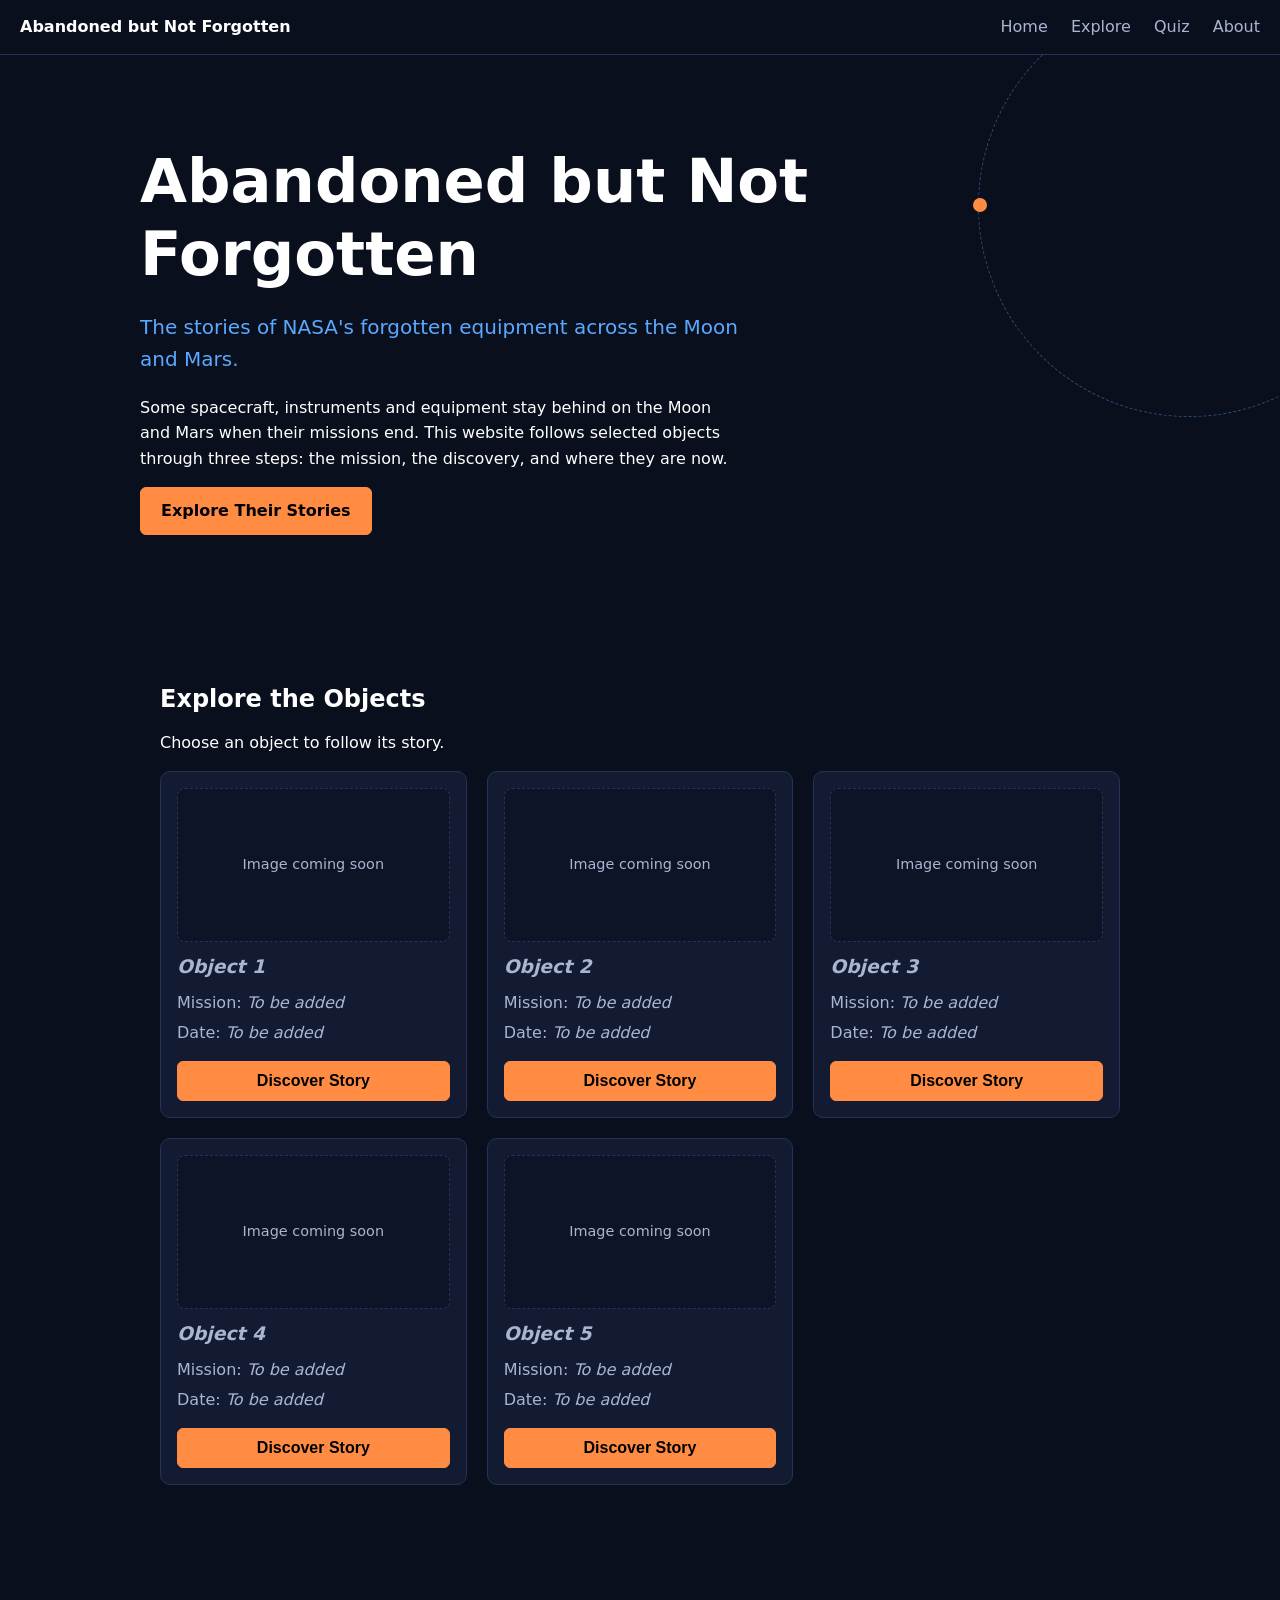
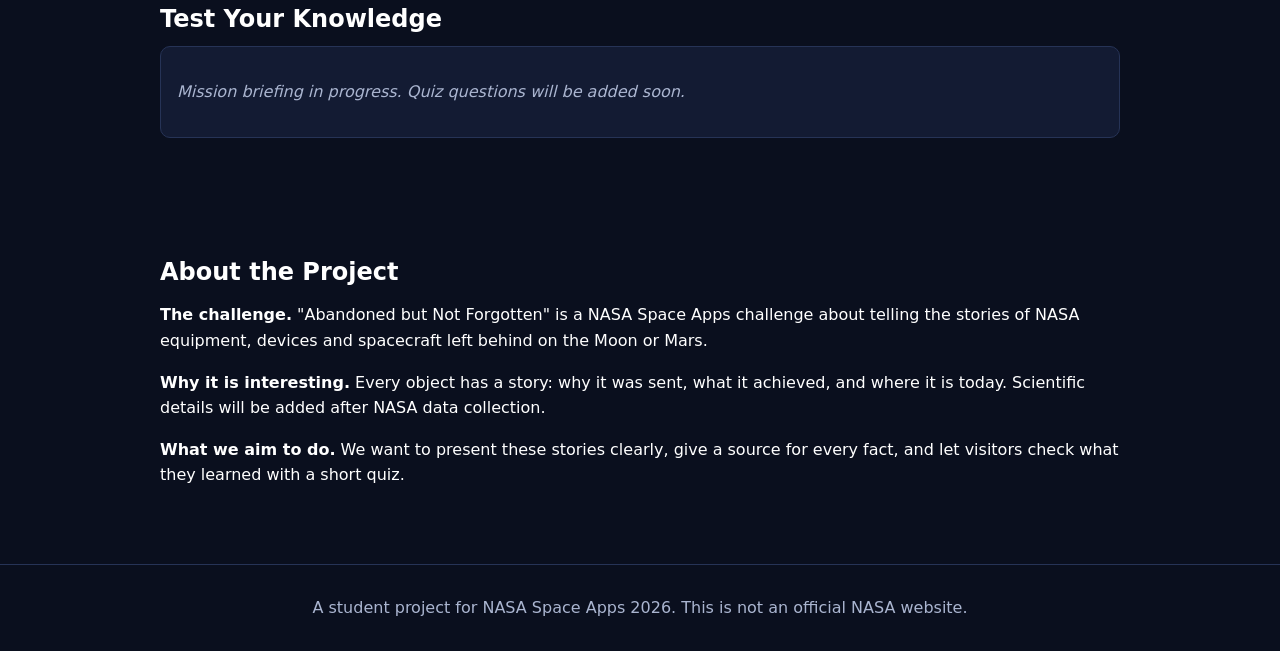
==== index.html @ 8e0b4d92 "Add files via upload" ====
<!DOCTYPE html>
<html lang="en">
<head>
  <meta charset="UTF-8">
  <meta name="viewport" content="width=device-width, initial-scale=1.0">
  <title>Abandoned but Not Forgotten</title>
  <link rel="stylesheet" href="style.css">
</head>
<body>

  <nav class="navbar">
    <span class="logo">Abandoned but Not Forgotten</span>
    <div><a href="#home">Home</a> <a href="#explore">Explore</a> <a href="#quiz">Quiz</a> <a href="#about">About</a></div>
  </nav>

  <!-- A. HOME / HERO: edit the title and intro text here -->
  <header id="home" class="hero">
    <div class="wrap">
      <h1>Abandoned but Not Forgotten</h1>
      <p class="subtitle">The stories of NASA's forgotten equipment across the Moon and Mars.</p>
      <p>Some spacecraft, instruments and equipment stay behind on the Moon and Mars when their missions end. This website follows selected objects through three steps: the mission, the discovery, and where they are now.</p>
      <a class="button" href="#explore">Explore Their Stories</a>
    </div>
  </header>

  <main>
    <!-- B. EXPLORE: the cards are created by script.js from data.js -->
    <section id="explore">
      <h2>Explore the Objects</h2>
      <p>Choose an object to follow its story.</p>
      <div id="cards" class="grid"></div>
    </section>

    <!-- C, D and E. STORY, TIMELINE TOUR AND SOURCES (hidden until a card is clicked) -->
    <section id="story" hidden>
      <a href="#explore">&larr; Back to all objects</a>
      <h2 id="story-title"></h2>
      <p id="story-description"></p>

      <div class="story-layout">
        <figure id="story-image"></figure>

        <!-- The tour: tabs, progress indicator, step content, Previous / Next -->
        <div class="panel">
          <div id="step-tabs" class="tabs"></div>
          <p id="progress-text" class="meta"></p>
          <div class="progress"><div id="progress-bar"></div></div>
          <div id="step-content"></div>
          <div class="nav-buttons">
            <button id="prev-btn" class="secondary" onclick="goToStep(currentStep - 1)">Previous</button>
            <button id="next-btn" onclick="goToStep(currentStep + 1)">Next</button>
          </div>
        </div>
      </div>

      <div id="sources" class="panel">
        <h3>Sources and Credits</h3>
        <dl id="source-list"></dl>
      </div>
    </section>

    <!-- QUIZ: built by script.js from quizQuestions in data.js -->
    <section id="quiz">
      <h2>Test Your Knowledge</h2>
      <div id="quiz-box" class="panel"></div>
    </section>

    <!-- F. ABOUT THE PROJECT -->
    <section id="about">
      <h2>About the Project</h2>
      <p><strong>The challenge.</strong> "Abandoned but Not Forgotten" is a NASA Space Apps challenge about telling the stories of NASA equipment, devices and spacecraft left behind on the Moon or Mars.</p>
      <p><strong>Why it is interesting.</strong> Every object has a story: why it was sent, what it achieved, and where it is today. Scientific details will be added after NASA data collection.</p>
      <p><strong>What we aim to do.</strong> We want to present these stories clearly, give a source for every fact, and let visitors check what they learned with a short quiz.</p>
    </section>
  </main>

  <footer>A student project for NASA Space Apps 2026. This is not an official NASA website.</footer>

  <!-- data.js must come first: script.js reads the information from it -->
  <script src="data.js"></script>
  <script src="script.js"></script>
</body>
</html>
---- style.css ----
/* style.css - all the styling for the website.
   To change the colors, edit the variables in section 1. */

/* ===== 1. COLORS (change them here) ===== */
:root {
  --bg: #0a0f1e;      /* page background (dark navy) */
  --panel: #131b33;   /* cards and boxes */
  --border: #263356;  /* thin lines */
  --text: #ffffff;    /* main text */
  --muted: #aab5d0;   /* secondary text */
  --blue: #5aa9ff;    /* blue accent */
  --orange: #ff8c42;  /* orange accent (used sparingly) */
}

/* ===== 2. BASIC PAGE ===== */
* { box-sizing: border-box; }
[hidden] { display: none !important; }  /* makes the "hidden" attribute always work */
html { scroll-behavior: smooth; }
body {
  margin: 0;
  background: var(--bg);
  color: var(--text);
  font-family: system-ui, -apple-system, "Segoe UI", Roboto, Arial, sans-serif;
  line-height: 1.6;
}
section, .wrap { max-width: 1000px; margin: 0 auto; }
section { padding: 60px 20px; }
h1, h2, h3 { line-height: 1.2; margin: 0 0 12px; }
a { color: var(--blue); }
:focus-visible { outline: 2px solid var(--orange); outline-offset: 2px; }
.empty { color: var(--muted); font-style: italic; }
.meta { color: var(--muted); font-size: 0.9rem; margin: 0 0 8px; }

/* ===== 3. NAVIGATION AND HERO ===== */
.navbar {
  display: flex; justify-content: space-between; flex-wrap: wrap; gap: 8px;
  padding: 14px 20px; border-bottom: 1px solid var(--border);
}
.navbar a { color: var(--muted); text-decoration: none; margin-left: 18px; }
.navbar a:hover { color: var(--orange); }
.logo { font-weight: bold; }

.hero { position: relative; overflow: hidden; padding: 90px 20px; }
.hero h1 { font-size: clamp(2.2rem, 7vw, 3.8rem); }
.hero p { max-width: 600px; }
.subtitle { color: var(--blue); font-size: 1.25rem; }
/* The only decoration: a dashed orbit with one lonely orange dot */
.hero::before {
  content: ""; position: absolute; top: -60px; right: -120px;
  width: 420px; height: 420px; border: 1px dashed var(--blue);
  border-radius: 50%; opacity: 0.4;
}
.hero::after {
  content: ""; position: absolute; top: 143px; right: 293px;
  width: 14px; height: 14px; background: var(--orange); border-radius: 50%;
}

/* ===== 4. BUTTONS, CARDS AND PANELS ===== */
button, .button {
  display: inline-block; background: var(--orange); color: #000;
  border: 1px solid var(--orange); border-radius: 6px; padding: 10px 20px;
  font-size: 1rem; font-weight: bold; text-decoration: none; cursor: pointer;
}
button:hover, .button:hover { filter: brightness(1.1); }
button:disabled { opacity: 0.4; cursor: not-allowed; }
.secondary { background: transparent; color: var(--text); border-color: var(--blue); }

.grid { display: grid; grid-template-columns: repeat(auto-fit, minmax(260px, 1fr)); gap: 20px; }
.card, .panel {
  background: var(--panel); border: 1px solid var(--border);
  border-radius: 10px; padding: 16px;
}
.card h3 { margin-top: 14px; }
.card p { margin: 4px 0; color: var(--muted); }
.card button { width: 100%; margin-top: 12px; }

/* Image box: shows a placeholder, and the picture on top of it once it loads */
.image-box {
  position: relative; display: grid; place-items: center; aspect-ratio: 16 / 9;
  background: #0d1428; border: 1px dashed var(--border); border-radius: 8px;
  color: var(--muted); font-size: 0.9rem; overflow: hidden;
}
.image-box img {
  position: absolute; inset: 0; width: 100%; height: 100%;
  object-fit: contain; background: #0d1428;
}

/* ===== 5. STORY AND TIMELINE TOUR ===== */
.story-layout { display: grid; grid-template-columns: 1fr 1.4fr; gap: 24px; margin: 24px 0; }
figure { margin: 0; }
figcaption { margin-top: 8px; color: var(--muted); font-size: 0.9rem; }
.tabs { display: flex; flex-wrap: wrap; gap: 8px; margin-bottom: 14px; }
.tab { background: transparent; color: var(--muted); border-color: var(--border); font-weight: normal; padding: 6px 12px; }
.tab.active { color: var(--text); border-color: var(--orange); }
.progress { height: 6px; margin-bottom: 16px; background: var(--border); border-radius: 3px; }
#progress-bar { width: 0; height: 100%; background: var(--orange); border-radius: 3px; transition: width 0.3s; }
.fact-label { color: var(--blue); font-weight: bold; font-size: 0.9rem; }
.source { color: var(--muted); font-size: 0.9rem; border-top: 1px solid var(--border); padding-top: 10px; }
.nav-buttons { display: flex; justify-content: space-between; margin-top: 16px; }
#sources dt { margin-top: 10px; color: var(--blue); font-weight: bold; }
#sources dd { margin: 0; color: var(--muted); }

/* ===== 6. QUIZ ===== */
.option { display: block; margin: 8px 0; padding: 10px 14px; border: 1px solid var(--border); border-radius: 6px; cursor: pointer; }
.option:hover { border-color: var(--blue); }
.correct { color: #5fd38d; font-weight: bold; }
.wrong { color: var(--orange); font-weight: bold; }

/* ===== 7. FOOTER AND SMALL SCREENS ===== */
footer { padding: 30px 20px; text-align: center; color: var(--muted); border-top: 1px solid var(--border); }
@media (max-width: 700px) {
  .story-layout { grid-template-columns: 1fr; }
  .hero { padding: 60px 20px; }
  .hero::before, .hero::after { display: none; }  /* hide the orbit on phones */
}
@media (prefers-reduced-motion: reduce) { html { scroll-behavior: auto; } #progress-bar { transition: none; } }
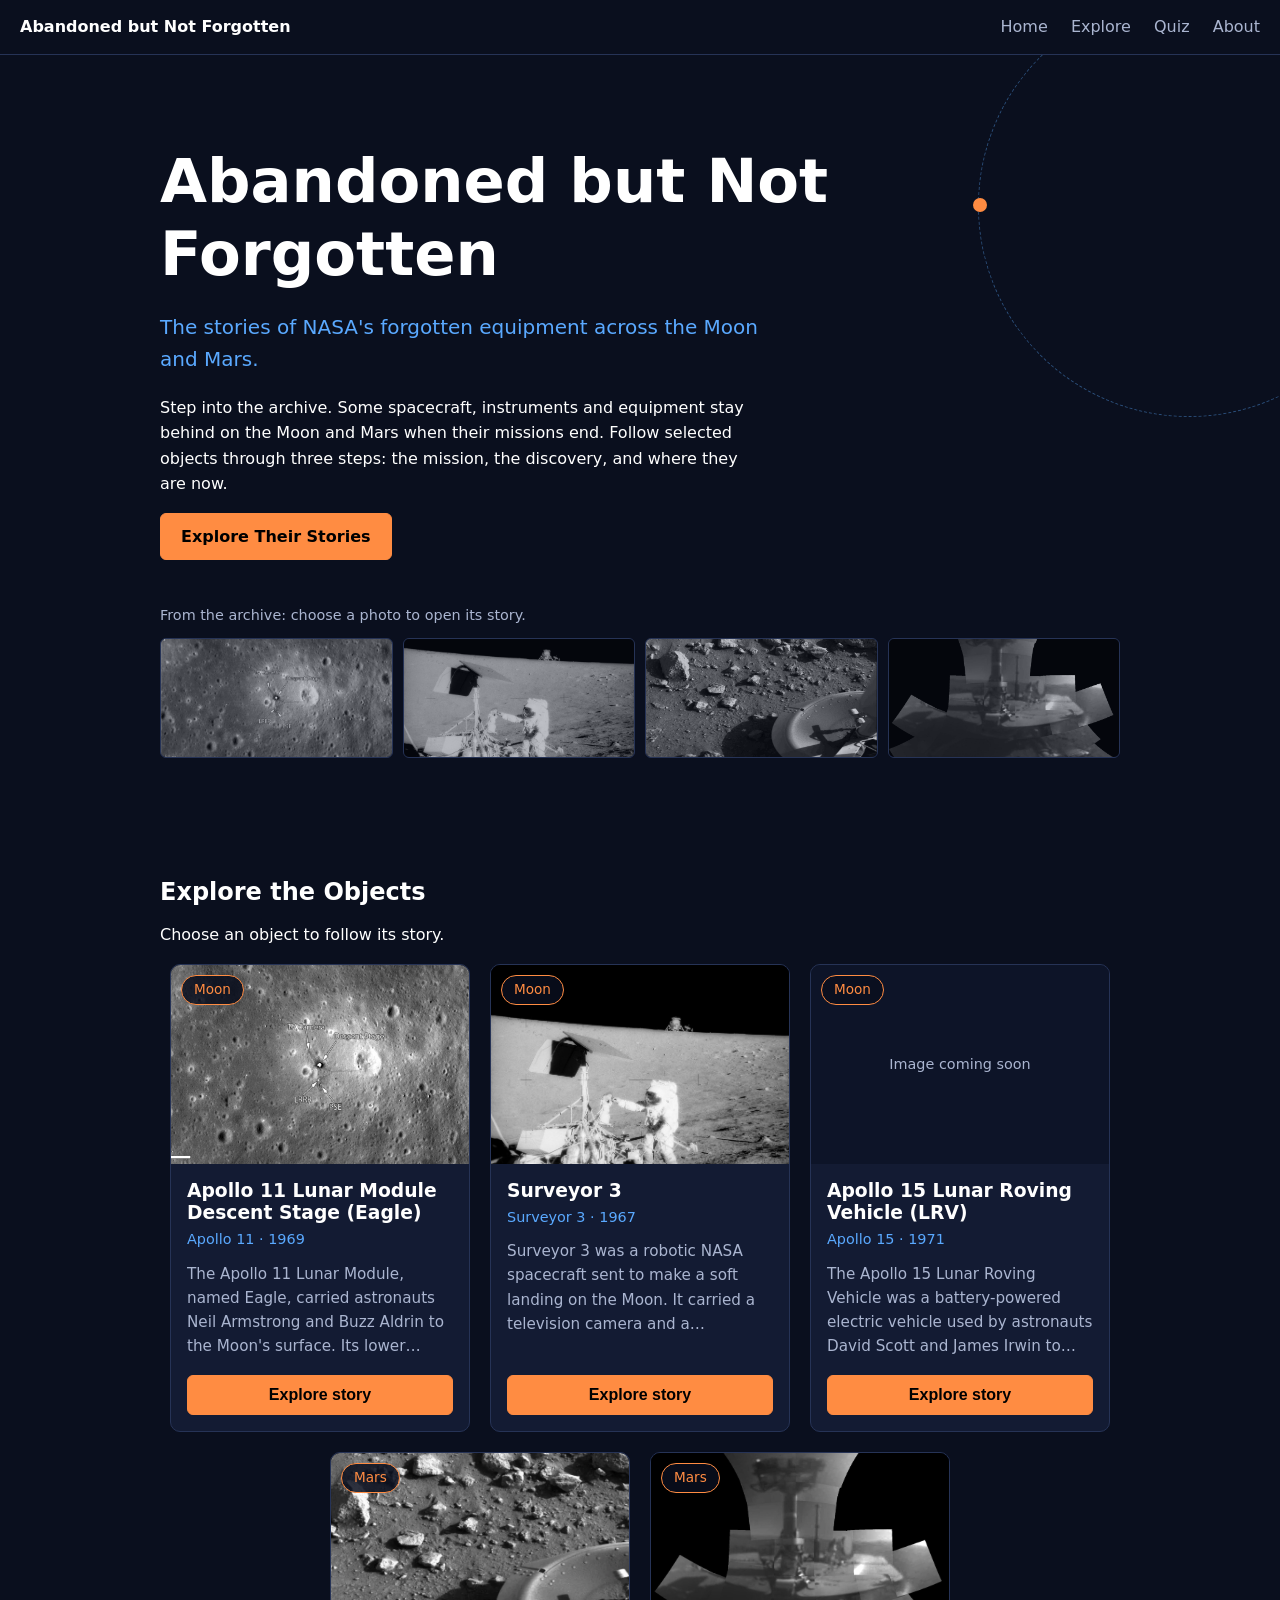
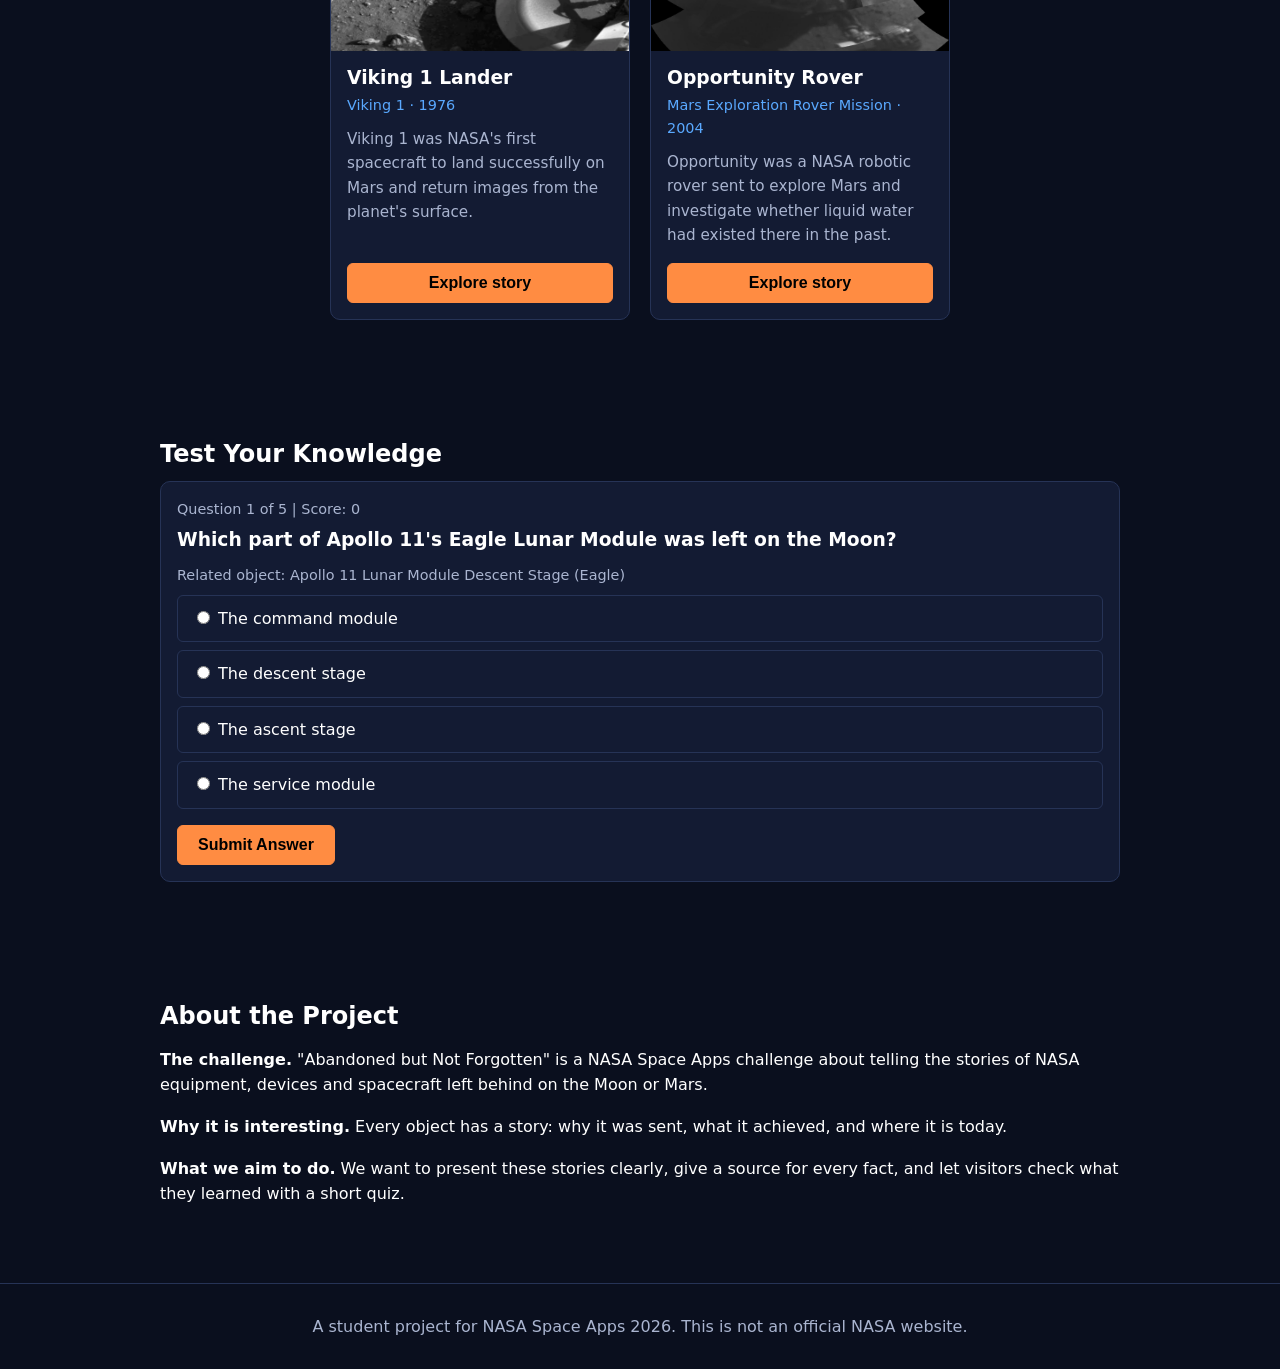
==== commit 2621d357: "Add files via upload" ====
--- a/index.html
+++ b/index.html
@@ -18,8 +18,11 @@
     <div class="wrap">
       <h1>Abandoned but Not Forgotten</h1>
       <p class="subtitle">The stories of NASA's forgotten equipment across the Moon and Mars.</p>
-      <p>Some spacecraft, instruments and equipment stay behind on the Moon and Mars when their missions end. This website follows selected objects through three steps: the mission, the discovery, and where they are now.</p>
+      <p>Step into the archive. Some spacecraft, instruments and equipment stay behind on the Moon and Mars when their missions end. Follow selected objects through three steps: the mission, the discovery, and where they are now.</p>
       <a class="button" href="#explore">Explore Their Stories</a>
+      <!-- Photo strip: built by script.js from the image fields in data.js -->
+      <p id="strip-label" class="strip-label">From the archive: choose a photo to open its story.</p>
+      <div id="hero-strip" class="strip"></div>
     </div>
   </header>
 
@@ -34,24 +37,25 @@
     <!-- C, D and E. STORY, TIMELINE TOUR AND SOURCES (hidden until a card is clicked) -->
     <section id="story" hidden>
       <a href="#explore">&larr; Back to all objects</a>
+      <figure id="story-image"></figure>
       <h2 id="story-title"></h2>
+      <div id="story-chips" class="chips"></div>
       <p id="story-description"></p>
 
-      <div class="story-layout">
-        <figure id="story-image"></figure>
-
-        <!-- The tour: tabs, progress indicator, step content, Previous / Next -->
-        <div class="panel">
-          <div id="step-tabs" class="tabs"></div>
-          <p id="progress-text" class="meta"></p>
-          <div class="progress"><div id="progress-bar"></div></div>
-          <div id="step-content"></div>
-          <div class="nav-buttons">
-            <button id="prev-btn" class="secondary" onclick="goToStep(currentStep - 1)">Previous</button>
-            <button id="next-btn" onclick="goToStep(currentStep + 1)">Next</button>
-          </div>
+      <!-- The tour: three steps, progress indicator, step content, Previous / Next -->
+      <div id="tour" class="panel tour">
+        <div id="step-tabs" class="tabs"></div>
+        <p id="progress-text" class="meta"></p>
+        <div class="progress"><div id="progress-bar"></div></div>
+        <div id="step-content"></div>
+        <div class="nav-buttons">
+          <button id="prev-btn" class="secondary" onclick="goToStep(currentStep - 1)">Previous</button>
+          <button id="next-btn" onclick="goToStep(currentStep + 1)">Next</button>
         </div>
       </div>
+
+      <!-- Extra photos (moreImages in data.js); stays empty when an object has none -->
+      <div id="story-more"></div>
 
       <div id="sources" class="panel">
         <h3>Sources and Credits</h3>
@@ -69,7 +73,7 @@
     <section id="about">
       <h2>About the Project</h2>
       <p><strong>The challenge.</strong> "Abandoned but Not Forgotten" is a NASA Space Apps challenge about telling the stories of NASA equipment, devices and spacecraft left behind on the Moon or Mars.</p>
-      <p><strong>Why it is interesting.</strong> Every object has a story: why it was sent, what it achieved, and where it is today. Scientific details will be added after NASA data collection.</p>
+      <p><strong>Why it is interesting.</strong> Every object has a story: why it was sent, what it achieved, and where it is today.</p>
       <p><strong>What we aim to do.</strong> We want to present these stories clearly, give a source for every fact, and let visitors check what they learned with a short quiz.</p>
     </section>
   </main>
--- a/style.css
+++ b/style.css
@@ -8,8 +8,9 @@
   --border: #263356;  /* thin lines */
   --text: #ffffff;    /* main text */
   --muted: #aab5d0;   /* secondary text */
-  --blue: #5aa9ff;    /* blue accent */
-  --orange: #ff8c42;  /* orange accent (used sparingly) */
+  --blue: #5aa9ff;    /* blue accent (step 1) */
+  --orange: #ff8c42;  /* orange accent (step 2) */
+  --ice: #dbe6ff;     /* pale accent (step 3) */
 }
 
 /* ===== 2. BASIC PAGE ===== */
@@ -25,6 +26,7 @@
 }
 section, .wrap { max-width: 1000px; margin: 0 auto; }
 section { padding: 60px 20px; }
+.wrap { padding: 0 20px; }
 h1, h2, h3 { line-height: 1.2; margin: 0 0 12px; }
 a { color: var(--blue); }
 :focus-visible { outline: 2px solid var(--orange); outline-offset: 2px; }
@@ -40,11 +42,11 @@
 .navbar a:hover { color: var(--orange); }
 .logo { font-weight: bold; }
 
-.hero { position: relative; overflow: hidden; padding: 90px 20px; }
+.hero { position: relative; overflow: hidden; padding: 90px 0 60px; }
 .hero h1 { font-size: clamp(2.2rem, 7vw, 3.8rem); }
 .hero p { max-width: 600px; }
 .subtitle { color: var(--blue); font-size: 1.25rem; }
-/* The only decoration: a dashed orbit with one lonely orange dot */
+/* A dashed orbit with one lonely orange dot */
 .hero::before {
   content: ""; position: absolute; top: -60px; right: -120px;
   width: 420px; height: 420px; border: 1px dashed var(--blue);
@@ -54,6 +56,12 @@
   content: ""; position: absolute; top: 143px; right: 293px;
   width: 14px; height: 14px; background: var(--orange); border-radius: 50%;
 }
+/* Photo strip: small cropped photos from the objects. Click one to open its story. */
+.strip-label { margin: 44px 0 10px; color: var(--muted); font-size: 0.9rem; }
+.strip { display: grid; grid-template-columns: repeat(auto-fit, minmax(140px, 1fr)); gap: 10px; }
+.strip-item { height: 120px; padding: 0; overflow: hidden; background: var(--panel); border: 1px solid var(--border); }
+.strip-item img { display: block; width: 100%; height: 100%; object-fit: cover; opacity: 0.75; }
+.strip-item:hover img { opacity: 1; }
 
 /* ===== 4. BUTTONS, CARDS AND PANELS ===== */
 button, .button {
@@ -65,40 +73,84 @@
 button:disabled { opacity: 0.4; cursor: not-allowed; }
 .secondary { background: transparent; color: var(--text); border-color: var(--blue); }
 
-.grid { display: grid; grid-template-columns: repeat(auto-fit, minmax(260px, 1fr)); gap: 20px; }
 .card, .panel {
   background: var(--panel); border: 1px solid var(--border);
   border-radius: 10px; padding: 16px;
 }
-.card h3 { margin-top: 14px; }
-.card p { margin: 4px 0; color: var(--muted); }
-.card button { width: 100%; margin-top: 12px; }
+/* Small rounded labels ("chips"), for example Moon / Mars, the mission and the year */
+.chips { display: flex; flex-wrap: wrap; gap: 8px; margin: 0 0 16px; }
+.chip {
+  display: inline-block; padding: 3px 12px; border: 1px solid var(--border); border-radius: 999px;
+  background: rgba(10, 15, 30, 0.85); color: var(--muted); font-size: 0.85rem;
+}
+.chip-target { color: var(--orange); border-color: var(--orange); }
 
-/* Image box: shows a placeholder, and the picture on top of it once it loads */
+/* Image box: shows a placeholder, and the photo on top of it once it loads */
 .image-box {
   position: relative; display: grid; place-items: center; aspect-ratio: 16 / 9;
   background: #0d1428; border: 1px dashed var(--border); border-radius: 8px;
   color: var(--muted); font-size: 0.9rem; overflow: hidden;
 }
 .image-box img {
-  position: absolute; inset: 0; width: 100%; height: 100%;
-  object-fit: contain; background: #0d1428;
+  position: absolute; inset: 0; width: 100%; height: 100%; background: #0d1428;
+  object-fit: cover; object-position: center 35%;  /* fills the box; change 35% to move the crop up or down */
 }
 
+/* Explore cards: a big photo on top, then the text */
+.grid { display: flex; flex-wrap: wrap; justify-content: center; gap: 20px; }
+.card { flex: 0 1 300px; display: flex; flex-direction: column; padding: 0; overflow: hidden; }
+.card:hover { border-color: var(--blue); }
+.card-image { position: relative; display: block; color: var(--muted); text-decoration: none; }
+.card .image-box { aspect-ratio: 3 / 2; border: 0; border-radius: 0; }  /* same photo height on every card */
+.card-image:hover img { filter: brightness(1.1); }
+.card-image .chip { position: absolute; top: 10px; left: 10px; }
+.card-body { display: flex; flex: 1; flex-direction: column; padding: 16px; }
+.card h3 { margin: 0 0 4px; }
+.card-meta { margin: 0 0 10px; color: var(--blue); font-size: 0.9rem; }
+.card-text {  /* short description: shows at most 4 lines */
+  margin: 0 0 16px; color: var(--muted); font-size: 0.95rem;
+  display: -webkit-box; -webkit-line-clamp: 4; -webkit-box-orient: vertical; overflow: hidden;
+}
+.card button { width: 100%; margin-top: auto; }
+
 /* ===== 5. STORY AND TIMELINE TOUR ===== */
-.story-layout { display: grid; grid-template-columns: 1fr 1.4fr; gap: 24px; margin: 24px 0; }
 figure { margin: 0; }
 figcaption { margin-top: 8px; color: var(--muted); font-size: 0.9rem; }
-.tabs { display: flex; flex-wrap: wrap; gap: 8px; margin-bottom: 14px; }
-.tab { background: transparent; color: var(--muted); border-color: var(--border); font-weight: normal; padding: 6px 12px; }
-.tab.active { color: var(--text); border-color: var(--orange); }
+#story-image { margin-top: 16px; }
+#story-image .image-box { width: 100%; aspect-ratio: 2 / 1; }  /* large photo at the top of the story */
+#story h2 { margin-top: 24px; font-size: 2rem; }
+#story-description { max-width: 70ch; font-size: 1.05rem; }
+
+/* The tour: each stage has its own accent color */
+.step-0 { --accent: var(--blue); }
+.step-1 { --accent: var(--orange); }
+.step-2 { --accent: var(--ice); }
+.tour { margin: 28px 0; border-top: 4px solid var(--accent); }
+.tabs { display: grid; grid-template-columns: repeat(3, 1fr); gap: 8px; margin-bottom: 16px; }
+.tab {
+  display: flex; align-items: center; gap: 10px; padding: 10px 12px; text-align: left;
+  background: transparent; color: var(--muted); border-color: var(--border); font-weight: normal;
+}
+.tab .num {
+  flex: none; display: grid; place-items: center; width: 26px; height: 26px;
+  border: 1px solid var(--accent); border-radius: 50%; color: var(--accent); font-size: 0.85rem; font-weight: bold;
+}
+.tab.active { color: var(--text); border-color: var(--accent); }
+.tab.active .num, .tab.done .num { background: var(--accent); color: #000; }
 .progress { height: 6px; margin-bottom: 16px; background: var(--border); border-radius: 3px; }
-#progress-bar { width: 0; height: 100%; background: var(--orange); border-radius: 3px; transition: width 0.3s; }
-.fact-label { color: var(--blue); font-weight: bold; font-size: 0.9rem; }
+#progress-bar { width: 0; height: 100%; background: var(--accent); border-radius: 3px; transition: width 0.3s; }
+#step-content p, #story-description { white-space: pre-line; }  /* keeps the paragraphs typed with \n\n in data.js */
+#step-content p { max-width: 65ch; line-height: 1.7; }
+.fact-label { color: var(--accent); font-weight: bold; font-size: 0.9rem; }
 .source { color: var(--muted); font-size: 0.9rem; border-top: 1px solid var(--border); padding-top: 10px; }
 .nav-buttons { display: flex; justify-content: space-between; margin-top: 16px; }
+.more-grid { display: grid; grid-template-columns: repeat(auto-fill, minmax(280px, 400px)); gap: 16px; }
+.more-grid .image-box { aspect-ratio: 3 / 2; }
+#story-more:empty { display: none; }
+#sources { margin-top: 28px; }
 #sources dt { margin-top: 10px; color: var(--blue); font-weight: bold; }
 #sources dd { margin: 0; color: var(--muted); }
+.source, #sources dd { overflow-wrap: anywhere; }  /* long web addresses wrap on phones */
 
 /* ===== 6. QUIZ ===== */
 .option { display: block; margin: 8px 0; padding: 10px 14px; border: 1px solid var(--border); border-radius: 6px; cursor: pointer; }
@@ -109,8 +161,10 @@
 /* ===== 7. FOOTER AND SMALL SCREENS ===== */
 footer { padding: 30px 20px; text-align: center; color: var(--muted); border-top: 1px solid var(--border); }
 @media (max-width: 700px) {
-  .story-layout { grid-template-columns: 1fr; }
-  .hero { padding: 60px 20px; }
+  .card { flex-basis: 100%; }
+  .hero { padding: 60px 0 40px; }
+  #story-image .image-box { aspect-ratio: 4 / 3; }
   .hero::before, .hero::after { display: none; }  /* hide the orbit on phones */
+  .tab { flex-direction: column; gap: 4px; padding: 8px 4px; text-align: center; font-size: 0.8rem; }
 }
 @media (prefers-reduced-motion: reduce) { html { scroll-behavior: auto; } #progress-bar { transition: none; } }
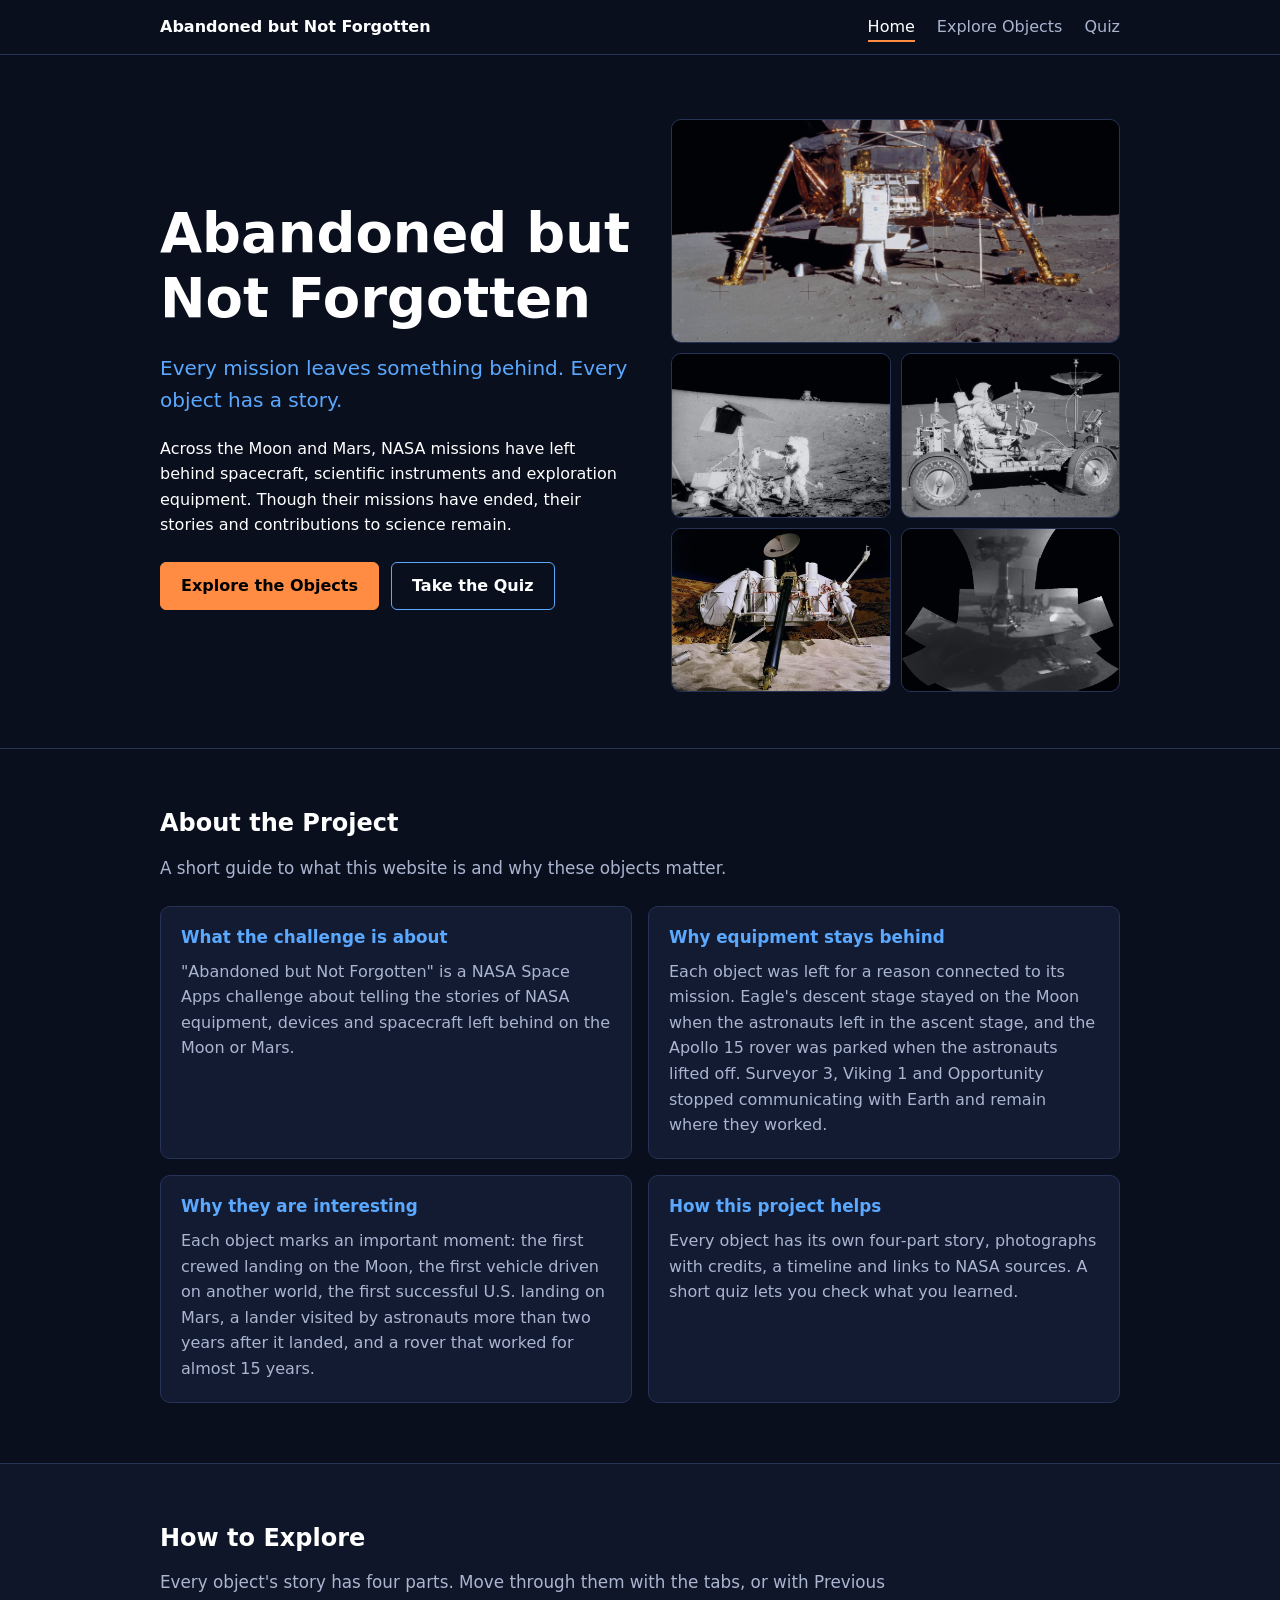
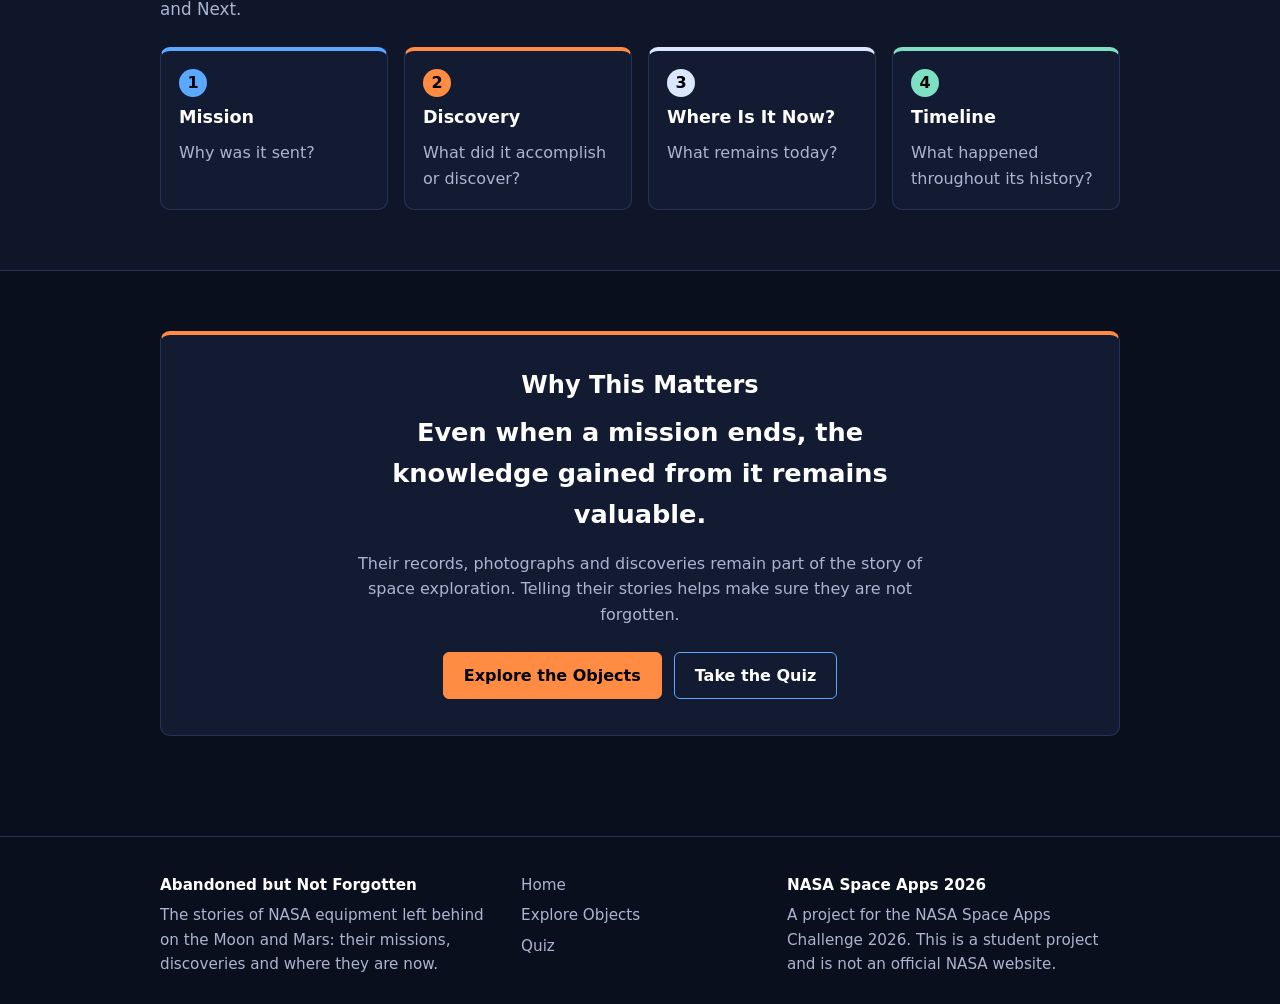
==== commit 59debbff: "Add files via upload" ====
--- a/index.html
+++ b/index.html
@@ -3,82 +3,86 @@
 <head>
   <meta charset="UTF-8">
   <meta name="viewport" content="width=device-width, initial-scale=1.0">
+  <meta name="description" content="The stories of NASA equipment left behind on the Moon and Mars. A NASA Space Apps 2026 student project.">
   <title>Abandoned but Not Forgotten</title>
   <link rel="stylesheet" href="style.css">
 </head>
-<body>
+<body data-page="home">
 
-  <nav class="navbar">
-    <span class="logo">Abandoned but Not Forgotten</span>
-    <div><a href="#home">Home</a> <a href="#explore">Explore</a> <a href="#quiz">Quiz</a> <a href="#about">About</a></div>
-  </nav>
-
-  <!-- A. HOME / HERO: edit the title and intro text here -->
-  <header id="home" class="hero">
-    <div class="wrap">
-      <h1>Abandoned but Not Forgotten</h1>
-      <p class="subtitle">The stories of NASA's forgotten equipment across the Moon and Mars.</p>
-      <p>Step into the archive. Some spacecraft, instruments and equipment stay behind on the Moon and Mars when their missions end. Follow selected objects through three steps: the mission, the discovery, and where they are now.</p>
-      <a class="button" href="#explore">Explore Their Stories</a>
-      <!-- Photo strip: built by script.js from the image fields in data.js -->
-      <p id="strip-label" class="strip-label">From the archive: choose a photo to open its story.</p>
-      <div id="hero-strip" class="strip"></div>
-    </div>
-  </header>
+  <!-- Navigation bar: built by script.js, the same on all three pages -->
+  <header id="site-header"></header>
 
   <main>
-    <!-- B. EXPLORE: the cards are created by script.js from data.js -->
-    <section id="explore">
-      <h2>Explore the Objects</h2>
-      <p>Choose an object to follow its story.</p>
-      <div id="cards" class="grid"></div>
-    </section>
-
-    <!-- C, D and E. STORY, TIMELINE TOUR AND SOURCES (hidden until a card is clicked) -->
-    <section id="story" hidden>
-      <a href="#explore">&larr; Back to all objects</a>
-      <figure id="story-image"></figure>
-      <h2 id="story-title"></h2>
-      <div id="story-chips" class="chips"></div>
-      <p id="story-description"></p>
-
-      <!-- The tour: three steps, progress indicator, step content, Previous / Next -->
-      <div id="tour" class="panel tour">
-        <div id="step-tabs" class="tabs"></div>
-        <p id="progress-text" class="meta"></p>
-        <div class="progress"><div id="progress-bar"></div></div>
-        <div id="step-content"></div>
-        <div class="nav-buttons">
-          <button id="prev-btn" class="secondary" onclick="goToStep(currentStep - 1)">Previous</button>
-          <button id="next-btn" onclick="goToStep(currentStep + 1)">Next</button>
+    <!-- HERO: edit the title and text here. The photo collage is built by script.js from data.js -->
+    <section class="hero">
+      <div class="wrap hero-grid">
+        <div class="hero-text">
+          <h1>Abandoned but Not Forgotten</h1>
+          <p class="subtitle">Every mission leaves something behind. Every object has a story.</p>
+          <p>Across the Moon and Mars, NASA missions have left behind spacecraft, scientific instruments and exploration equipment. Though their missions have ended, their stories and contributions to science remain.</p>
+          <div class="button-row">
+            <a class="button" href="explore.html">Explore the Objects</a>
+            <a class="button secondary" href="quiz.html">Take the Quiz</a>
+          </div>
         </div>
-      </div>
-
-      <!-- Extra photos (moreImages in data.js); stays empty when an object has none -->
-      <div id="story-more"></div>
-
-      <div id="sources" class="panel">
-        <h3>Sources and Credits</h3>
-        <dl id="source-list"></dl>
+        <div id="hero-collage" class="collage" role="group" aria-label="Photographs of the objects. Select one to open its story."></div>
       </div>
     </section>
 
-    <!-- QUIZ: built by script.js from quizQuestions in data.js -->
-    <section id="quiz">
-      <h2>Test Your Knowledge</h2>
-      <div id="quiz-box" class="panel"></div>
+    <!-- ABOUT THE PROJECT -->
+    <section id="about">
+      <h2>About the Project</h2>
+      <p class="lead">A short guide to what this website is and why these objects matter.</p>
+      <div class="info-grid">
+        <article class="panel">
+          <h3>What the challenge is about</h3>
+          <p>"Abandoned but Not Forgotten" is a NASA Space Apps challenge about telling the stories of NASA equipment, devices and spacecraft left behind on the Moon or Mars.</p>
+        </article>
+        <article class="panel">
+          <h3>Why equipment stays behind</h3>
+          <p>Each object was left for a reason connected to its mission. Eagle's descent stage stayed on the Moon when the astronauts left in the ascent stage, and the Apollo 15 rover was parked when the astronauts lifted off. Surveyor 3, Viking 1 and Opportunity stopped communicating with Earth and remain where they worked.</p>
+        </article>
+        <article class="panel">
+          <h3>Why they are interesting</h3>
+          <p>Each object marks an important moment: the first crewed landing on the Moon, the first vehicle driven on another world, the first successful U.S. landing on Mars, a lander visited by astronauts more than two years after it landed, and a rover that worked for almost 15 years.</p>
+        </article>
+        <article class="panel">
+          <h3>How this project helps</h3>
+          <p>Every object has its own four-part story, photographs with credits, a timeline and links to NASA sources. A short quiz lets you check what you learned.</p>
+        </article>
+      </div>
     </section>
 
-    <!-- F. ABOUT THE PROJECT -->
-    <section id="about">
-      <h2>About the Project</h2>
-      <p><strong>The challenge.</strong> "Abandoned but Not Forgotten" is a NASA Space Apps challenge about telling the stories of NASA equipment, devices and spacecraft left behind on the Moon or Mars.</p>
-      <p><strong>Why it is interesting.</strong> Every object has a story: why it was sent, what it achieved, and where it is today.</p>
-      <p><strong>What we aim to do.</strong> We want to present these stories clearly, give a source for every fact, and let visitors check what they learned with a short quiz.</p>
+    <!-- HOW TO EXPLORE: the four parts of every story (same colors as the story tabs) -->
+    <div class="band">
+      <section id="how">
+        <h2>How to Explore</h2>
+        <p class="lead">Every object's story has four parts. Move through them with the tabs, or with Previous and Next.</p>
+        <ol class="steps-grid">
+          <li class="step-card step-0"><span class="num">1</span><h3>Mission</h3><p>Why was it sent?</p></li>
+          <li class="step-card step-1"><span class="num">2</span><h3>Discovery</h3><p>What did it accomplish or discover?</p></li>
+          <li class="step-card step-2"><span class="num">3</span><h3>Where Is It Now?</h3><p>What remains today?</p></li>
+          <li class="step-card step-3"><span class="num">4</span><h3>Timeline</h3><p>What happened throughout its history?</p></li>
+        </ol>
+      </section>
+    </div>
+
+    <!-- WHY THIS MATTERS -->
+    <section class="matters">
+      <div class="panel">
+        <h2>Why This Matters</h2>
+        <p class="big">Even when a mission ends, the knowledge gained from it remains valuable.</p>
+        <p>Their records, photographs and discoveries remain part of the story of space exploration. Telling their stories helps make sure they are not forgotten.</p>
+        <div class="button-row">
+          <a class="button" href="explore.html">Explore the Objects</a>
+          <a class="button secondary" href="quiz.html">Take the Quiz</a>
+        </div>
+      </div>
     </section>
   </main>
 
-  <footer>A student project for NASA Space Apps 2026. This is not an official NASA website.</footer>
+  <!-- Footer: built by script.js, the same on all three pages -->
+  <footer id="site-footer"></footer>
 
   <!-- data.js must come first: script.js reads the information from it -->
   <script src="data.js"></script>
--- a/style.css
+++ b/style.css
@@ -11,6 +11,7 @@
   --blue: #5aa9ff;    /* blue accent (step 1) */
   --orange: #ff8c42;  /* orange accent (step 2) */
   --ice: #dbe6ff;     /* pale accent (step 3) */
+  --mint: #7ee0c3;    /* soft green accent (step 4, Timeline) */
 }
 
 /* ===== 2. BASIC PAGE ===== */
@@ -33,35 +34,59 @@
 .empty { color: var(--muted); font-style: italic; }
 .meta { color: var(--muted); font-size: 0.9rem; margin: 0 0 8px; }
 
-/* ===== 3. NAVIGATION AND HERO ===== */
+/* ===== 3. NAVIGATION, HERO AND HOME PAGE ===== */
+.site-header { border-bottom: 1px solid var(--border); }
 .navbar {
-  display: flex; justify-content: space-between; flex-wrap: wrap; gap: 8px;
-  padding: 14px 20px; border-bottom: 1px solid var(--border);
-}
-.navbar a { color: var(--muted); text-decoration: none; margin-left: 18px; }
-.navbar a:hover { color: var(--orange); }
-.logo { font-weight: bold; }
-
-.hero { position: relative; overflow: hidden; padding: 90px 0 60px; }
-.hero h1 { font-size: clamp(2.2rem, 7vw, 3.8rem); }
-.hero p { max-width: 600px; }
+  display: flex; justify-content: space-between; align-items: center; flex-wrap: wrap; gap: 6px 20px;
+  max-width: 1000px; margin: 0 auto; padding: 14px 20px;
+}
+.logo { color: var(--text); font-weight: bold; text-decoration: none; }
+.nav-links a {
+  margin-left: 22px; padding: 4px 0; color: var(--muted); text-decoration: none;
+  border-bottom: 2px solid transparent;
+}
+.nav-links a:hover { color: var(--text); }
+.nav-links a.active { color: var(--text); border-bottom-color: var(--orange); }  /* the page you are on */
+
 .subtitle { color: var(--blue); font-size: 1.25rem; }
-/* A dashed orbit with one lonely orange dot */
-.hero::before {
-  content: ""; position: absolute; top: -60px; right: -120px;
-  width: 420px; height: 420px; border: 1px dashed var(--blue);
-  border-radius: 50%; opacity: 0.4;
-}
-.hero::after {
-  content: ""; position: absolute; top: 143px; right: 293px;
-  width: 14px; height: 14px; background: var(--orange); border-radius: 50%;
-}
-/* Photo strip: small cropped photos from the objects. Click one to open its story. */
-.strip-label { margin: 44px 0 10px; color: var(--muted); font-size: 0.9rem; }
-.strip { display: grid; grid-template-columns: repeat(auto-fit, minmax(140px, 1fr)); gap: 10px; }
-.strip-item { height: 120px; padding: 0; overflow: hidden; background: var(--panel); border: 1px solid var(--border); }
-.strip-item img { display: block; width: 100%; height: 100%; object-fit: cover; opacity: 0.75; }
-.strip-item:hover img { opacity: 1; }
+.lead { max-width: 70ch; color: var(--muted); font-size: 1.05rem; }
+.button-row { display: flex; flex-wrap: wrap; gap: 12px; margin-top: 24px; }
+
+/* Home page hero: text on the left, photo collage on the right */
+.hero { max-width: none; padding: 64px 0 56px; border-bottom: 1px solid var(--border); }
+.hero-grid { display: grid; grid-template-columns: 1.05fr 1fr; gap: 40px; align-items: center; }
+.hero h1 { font-size: clamp(2.2rem, 5vw, 3.4rem); }
+.hero-text p { max-width: 540px; }
+.collage { display: grid; grid-template-columns: 1fr 1fr; gap: 10px; }
+.collage a { display: block; overflow: hidden; aspect-ratio: 4 / 3; background: var(--panel); border: 1px solid var(--border); border-radius: 10px; }
+.collage a:first-child { grid-column: 1 / -1; aspect-ratio: 2 / 1; }  /* the first photo is wide */
+.collage img { display: block; width: 100%; height: 100%; object-fit: cover; opacity: 0.9; }
+.collage a:hover img { opacity: 1; }
+
+/* Title area at the top of the Explore and Quiz pages */
+.page-head { padding: 48px 0 28px; border-bottom: 1px solid var(--border); }
+.page-head h1 { font-size: clamp(2rem, 5vw, 2.8rem); }
+.page-head .subtitle { margin: 0; }
+
+/* Home page sections */
+.info-grid { display: grid; grid-template-columns: repeat(2, 1fr); gap: 16px; margin-top: 24px; }
+.info-grid .panel { padding: 20px; }
+.info-grid h3 { color: var(--blue); font-size: 1.05rem; }
+.info-grid p { margin: 0; color: var(--muted); }
+.band { background: rgba(19, 27, 51, 0.6); border-top: 1px solid var(--border); border-bottom: 1px solid var(--border); }
+.steps-grid { display: grid; grid-template-columns: repeat(4, 1fr); gap: 16px; margin: 24px 0 0; padding: 0; list-style: none; }
+.step-card { padding: 18px; background: var(--panel); border: 1px solid var(--border); border-top: 4px solid var(--accent); border-radius: 10px; }
+.step-card .num {
+  display: grid; place-items: center; width: 28px; height: 28px; margin-bottom: 10px;
+  background: var(--accent); color: #000; border-radius: 50%; font-weight: bold;
+}
+.step-card h3 { font-size: 1.1rem; }
+.step-card p { margin: 0; color: var(--muted); }
+.matters .panel { padding: 36px 24px; text-align: center; border-top: 4px solid var(--orange); }
+.matters .big { max-width: 28ch; margin: 0 auto 12px; font-size: clamp(1.2rem, 3vw, 1.6rem); font-weight: bold; }
+.matters p { max-width: 60ch; margin-left: auto; margin-right: auto; color: var(--muted); }
+.matters .big { color: var(--text); }
+.matters .button-row { justify-content: center; }
 
 /* ===== 4. BUTTONS, CARDS AND PANELS ===== */
 button, .button {
@@ -111,22 +136,38 @@
   margin: 0 0 16px; color: var(--muted); font-size: 0.95rem;
   display: -webkit-box; -webkit-line-clamp: 4; -webkit-box-orient: vertical; overflow: hidden;
 }
-.card button { width: 100%; margin-top: auto; }
+.card .button { margin-top: auto; text-align: center; }
 
 /* ===== 5. STORY AND TIMELINE TOUR ===== */
 figure { margin: 0; }
 figcaption { margin-top: 8px; color: var(--muted); font-size: 0.9rem; }
+.story-bar { display: flex; flex-wrap: wrap; justify-content: space-between; gap: 12px; }
 #story-image { margin-top: 16px; }
 #story-image .image-box { width: 100%; aspect-ratio: 2 / 1; }  /* large photo at the top of the story */
 #story h2 { margin-top: 24px; font-size: 2rem; }
 #story-description { max-width: 70ch; font-size: 1.05rem; }
 
+/* The Full Story: numbered chapters */
+#story-chapters { margin: 36px 0 12px; }
+#story-chapters:empty { display: none; }
+#story-chapters h3 { font-size: 1.5rem; }
+.chapters { display: grid; gap: 24px; max-width: 72ch; margin: 18px 0; }
+.chapter { display: grid; grid-template-columns: 34px 1fr; gap: 16px; }
+.chapter-num {
+  display: grid; place-items: center; width: 34px; height: 34px;
+  border: 2px solid var(--blue); border-radius: 50%; color: var(--blue); font-weight: bold;
+}
+.chapter h4 { margin: 3px 0 6px; font-size: 1.15rem; }
+.chapter p { margin: 0; color: #e3e9f8; line-height: 1.75; white-space: pre-line; }
+#story-chapters .source { max-width: 72ch; }
+
 /* The tour: each stage has its own accent color */
 .step-0 { --accent: var(--blue); }
 .step-1 { --accent: var(--orange); }
 .step-2 { --accent: var(--ice); }
+.step-3 { --accent: var(--mint); }
 .tour { margin: 28px 0; border-top: 4px solid var(--accent); }
-.tabs { display: grid; grid-template-columns: repeat(3, 1fr); gap: 8px; margin-bottom: 16px; }
+.tabs { display: grid; grid-template-columns: repeat(4, 1fr); gap: 8px; margin-bottom: 16px; }
 .tab {
   display: flex; align-items: center; gap: 10px; padding: 10px 12px; text-align: left;
   background: transparent; color: var(--muted); border-color: var(--border); font-weight: normal;
@@ -143,11 +184,34 @@
 #step-content p { max-width: 65ch; line-height: 1.7; }
 .fact-label { color: var(--accent); font-weight: bold; font-size: 0.9rem; }
 .source { color: var(--muted); font-size: 0.9rem; border-top: 1px solid var(--border); padding-top: 10px; }
+/* Timeline: a thin vertical line with a dot for every event */
+.timeline { position: relative; margin: 12px 0 8px; padding: 0 0 0 30px; list-style: none; }
+.timeline::before { content: ""; position: absolute; top: 8px; bottom: 8px; left: 7px; width: 2px; background: var(--border); }
+.tl-item { position: relative; margin-bottom: 22px; }
+.tl-item::before {  /* the dot */
+  content: ""; position: absolute; top: 4px; left: -30px; width: 16px; height: 16px;
+  border: 2px solid var(--blue); border-radius: 50%; background: var(--panel);
+}
+.tl-item.key::before { border-color: var(--orange); background: var(--orange); }  /* important moments */
+.tl-date { display: block; color: var(--blue); font-size: 0.9rem; font-weight: bold; }
+.tl-item.key .tl-date { color: var(--orange); }
+.tl-title { display: block; }
+.tl-text { display: block; color: var(--muted); font-size: 0.95rem; }
+.callout { max-width: 65ch; margin: 18px 0; padding: 10px 14px; border-left: 3px solid var(--orange); background: rgba(255, 140, 66, 0.08); }
 .nav-buttons { display: flex; justify-content: space-between; margin-top: 16px; }
 .more-grid { display: grid; grid-template-columns: repeat(auto-fill, minmax(280px, 400px)); gap: 16px; }
 .more-grid .image-box { aspect-ratio: 3 / 2; }
 #story-more:empty { display: none; }
 #sources { margin-top: 28px; }
+.object-nav { display: grid; grid-template-columns: 1fr auto 1fr; gap: 16px; align-items: stretch; margin-top: 28px; }
+.object-nav a:not(.button) {
+  display: block; padding: 12px 16px; background: var(--panel); border: 1px solid var(--border);
+  border-radius: 10px; color: var(--text); text-decoration: none;
+}
+.object-nav a:not(.button):hover { border-color: var(--blue); }
+.object-nav small { display: block; color: var(--blue); }
+.object-nav .next { text-align: right; }
+.object-nav .button { align-self: center; }
 #sources dt { margin-top: 10px; color: var(--blue); font-weight: bold; }
 #sources dd { margin: 0; color: var(--muted); }
 .source, #sources dd { overflow-wrap: anywhere; }  /* long web addresses wrap on phones */
@@ -155,16 +219,38 @@
 /* ===== 6. QUIZ ===== */
 .option { display: block; margin: 8px 0; padding: 10px 14px; border: 1px solid var(--border); border-radius: 6px; cursor: pointer; }
 .option:hover { border-color: var(--blue); }
+.option:has(input:checked) { border-color: var(--orange); background: rgba(255, 140, 66, 0.08); }
+.quiz-panel { padding: 24px; border-top: 4px solid var(--orange); }
+.quiz-panel h3 { font-size: 1.3rem; }
+#quiz-bar { height: 100%; background: var(--orange); border-radius: 3px; transition: width 0.3s; }
+.big-score { margin: 8px 0; color: var(--orange); font-size: 3rem; font-weight: bold; line-height: 1; }
 .correct { color: #5fd38d; font-weight: bold; }
 .wrong { color: var(--orange); font-weight: bold; }
 
 /* ===== 7. FOOTER AND SMALL SCREENS ===== */
-footer { padding: 30px 20px; text-align: center; color: var(--muted); border-top: 1px solid var(--border); }
+.site-footer { margin-top: 40px; padding: 36px 0 28px; border-top: 1px solid var(--border); color: var(--muted); font-size: 0.95rem; }
+.footer-grid { display: grid; grid-template-columns: 1.4fr 1fr 1.4fr; gap: 28px; }
+.footer-grid strong { color: var(--text); }
+.footer-grid p { margin: 6px 0 0; }
+.footer-links { display: flex; flex-direction: column; gap: 6px; }
+.footer-links a { color: var(--muted); text-decoration: none; }
+.footer-links a:hover { color: var(--orange); }
+
+@media (max-width: 900px) {
+  .hero-grid { grid-template-columns: 1fr; gap: 32px; }
+  .steps-grid { grid-template-columns: repeat(2, 1fr); }
+}
 @media (max-width: 700px) {
   .card { flex-basis: 100%; }
-  .hero { padding: 60px 0 40px; }
+  .hero { padding: 40px 0 36px; }
   #story-image .image-box { aspect-ratio: 4 / 3; }
-  .hero::before, .hero::after { display: none; }  /* hide the orbit on phones */
   .tab { flex-direction: column; gap: 4px; padding: 8px 4px; text-align: center; font-size: 0.8rem; }
-}
-@media (prefers-reduced-motion: reduce) { html { scroll-behavior: auto; } #progress-bar { transition: none; } }
+  .nav-links { width: 100%; }
+  .nav-links a { margin: 0 18px 0 0; }
+  .footer-grid, .info-grid { grid-template-columns: 1fr; }
+  .object-nav { grid-template-columns: 1fr; }
+  .object-nav .button { order: 3; }
+  .object-nav .next { text-align: left; }
+}
+@media (max-width: 480px) { .steps-grid { grid-template-columns: 1fr; } }
+@media (prefers-reduced-motion: reduce) { html { scroll-behavior: auto; } #progress-bar, #quiz-bar { transition: none; } }
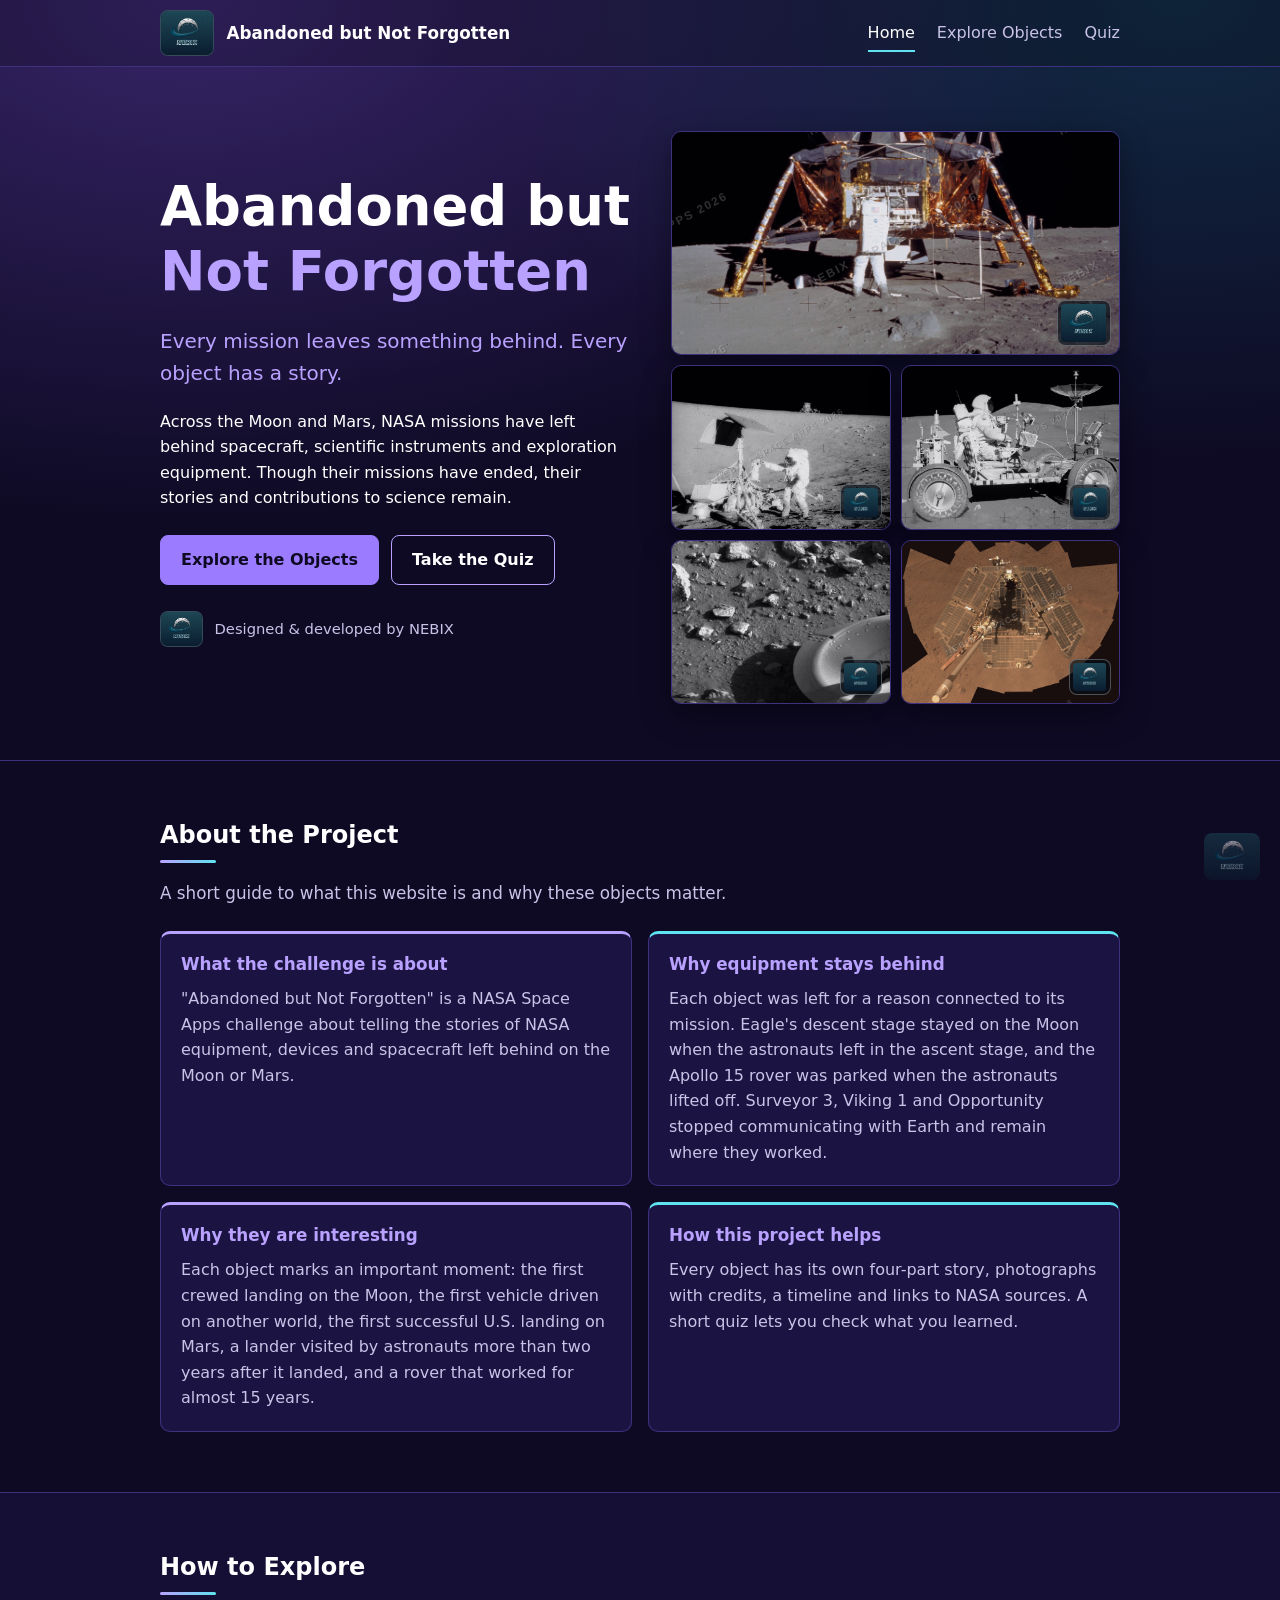
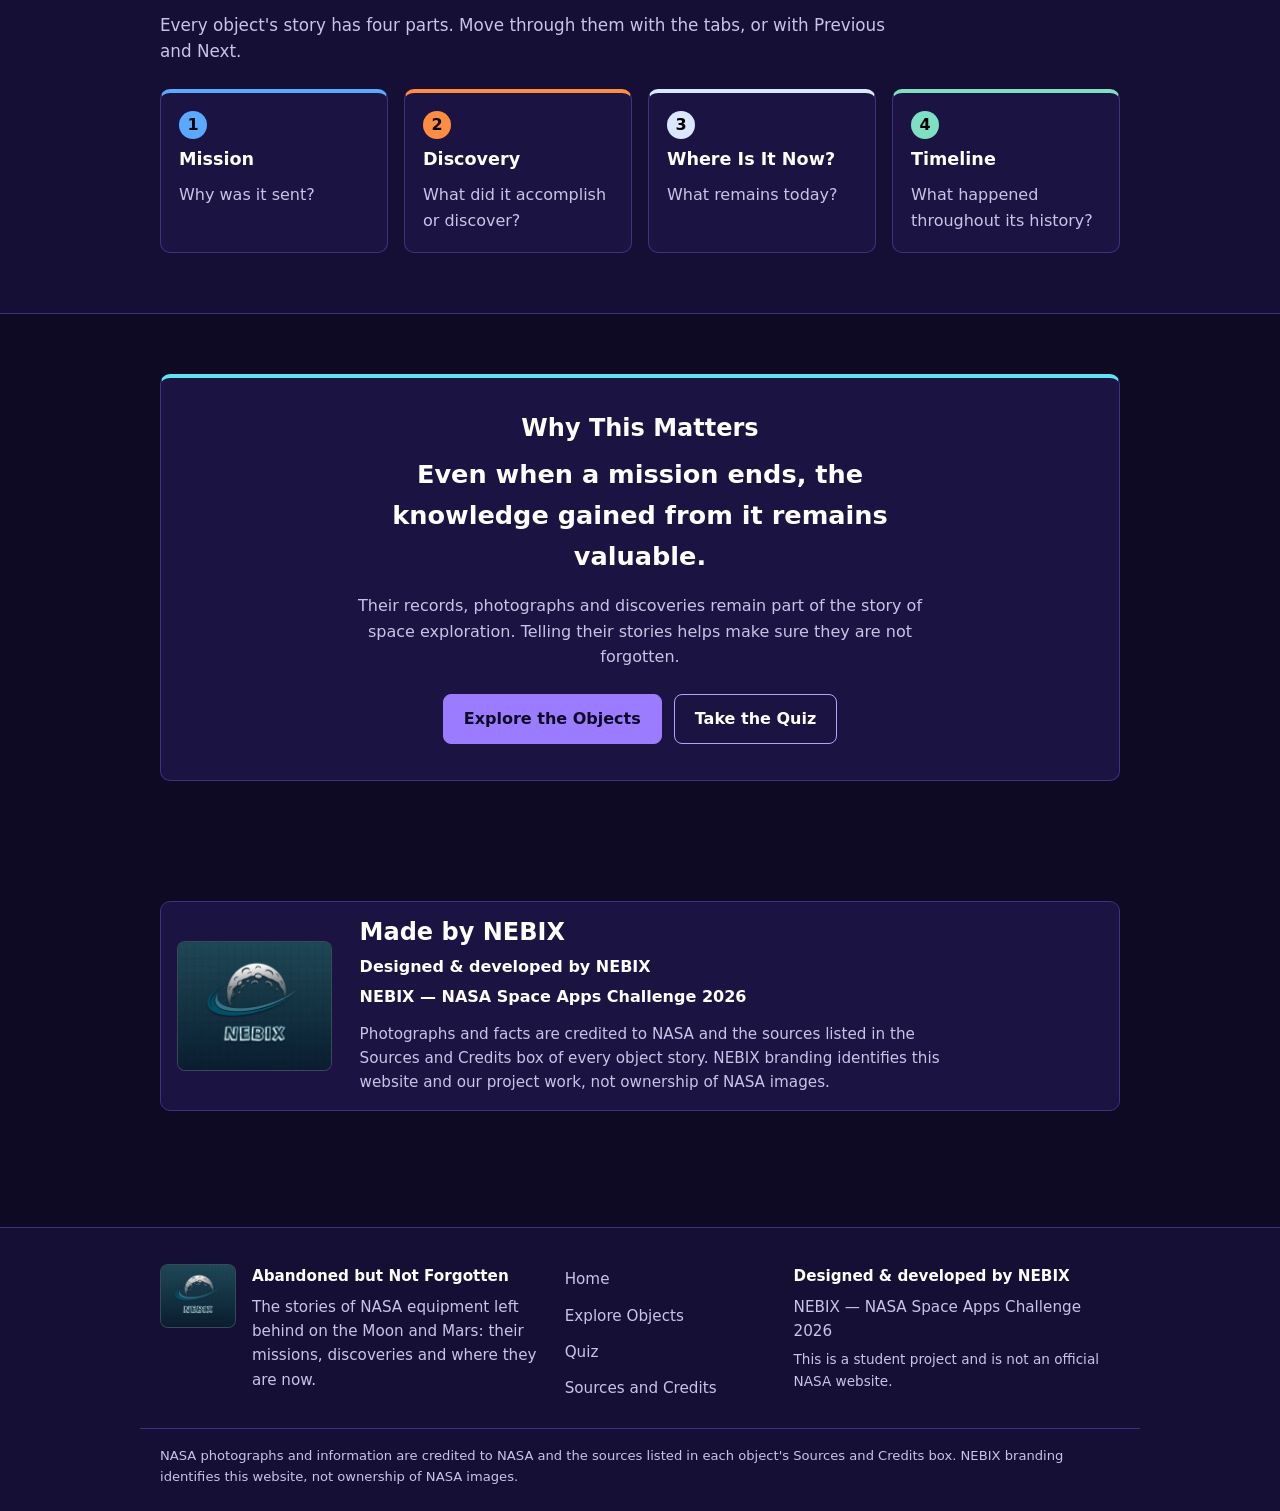
==== commit 05fe93ba: "Add files via upload" ====
--- a/index.html
+++ b/index.html
@@ -6,6 +6,7 @@
   <meta name="description" content="The stories of NASA equipment left behind on the Moon and Mars. A NASA Space Apps 2026 student project.">
   <title>Abandoned but Not Forgotten</title>
   <link rel="stylesheet" href="style.css">
+  <link rel="icon" type="image/png" href="assets/favicon.png">
 </head>
 <body data-page="home">
 
@@ -17,13 +18,15 @@
     <section class="hero">
       <div class="wrap hero-grid">
         <div class="hero-text">
-          <h1>Abandoned but Not Forgotten</h1>
+          <h1>Abandoned but <span class="hl">Not Forgotten</span></h1>
           <p class="subtitle">Every mission leaves something behind. Every object has a story.</p>
           <p>Across the Moon and Mars, NASA missions have left behind spacecraft, scientific instruments and exploration equipment. Though their missions have ended, their stories and contributions to science remain.</p>
           <div class="button-row">
             <a class="button" href="explore.html">Explore the Objects</a>
             <a class="button secondary" href="quiz.html">Take the Quiz</a>
           </div>
+          <!-- Team signature: built by script.js -->
+          <p class="signature" data-signature></p>
         </div>
         <div id="hero-collage" class="collage" role="group" aria-label="Photographs of the objects. Select one to open its story."></div>
       </div>
@@ -79,6 +82,19 @@
         </div>
       </div>
     </section>
+
+    <!-- CREDITS: the team behind the website (also the target of the footer's "Sources and Credits" link) -->
+    <section id="credits" class="team">
+      <div class="panel team-panel">
+        <div data-team-logo></div>
+        <div class="team-text">
+          <h2>Made by NEBIX</h2>
+          <p class="team-line">Designed &amp; developed by NEBIX</p>
+          <p class="team-line">NEBIX &mdash; NASA Space Apps Challenge 2026</p>
+          <p>Photographs and facts are credited to NASA and the sources listed in the Sources and Credits box of every object story. NEBIX branding identifies this website and our project work, not ownership of NASA images.</p>
+        </div>
+      </div>
+    </section>
   </main>
 
   <!-- Footer: built by script.js, the same on all three pages -->
--- a/style.css
+++ b/style.css
@@ -1,18 +1,66 @@
 /* style.css - all the styling for the website.
    To change the colors, edit the variables in section 1. */
 
-/* ===== 1. COLORS (change them here) ===== */
+/* ===== 1. COLORS (change them here) =====
+   Colors shared by every page come first. Then each page has its own theme, chosen with the
+   data-page attribute on its <body> tag:  Home = cosmic violet, Explore = lunar silver and
+   Martian orange, Quiz = deep teal. The fonts, layout, navigation and footer are the same everywhere. */
 :root {
-  --bg: #0a0f1e;      /* page background (dark navy) */
-  --panel: #131b33;   /* cards and boxes */
-  --border: #263356;  /* thin lines */
   --text: #ffffff;    /* main text */
-  --muted: #aab5d0;   /* secondary text */
-  --blue: #5aa9ff;    /* blue accent (step 1) */
-  --orange: #ff8c42;  /* orange accent (step 2) */
-  --ice: #dbe6ff;     /* pale accent (step 3) */
-  --mint: #7ee0c3;    /* soft green accent (step 4, Timeline) */
-}
+  --blue: #5aa9ff;    /* the four story steps keep the same colors on every page */
+  --orange: #ff8c42;
+  --ice: #dbe6ff;
+  --mint: #7ee0c3;
+  --good: #8ae66e;    /* a correct answer */
+  --bad: #ff8f80;     /* a wrong answer */
+  --logo-bg: #10293a; /* background behind the NEBIX logo */
+}
+
+/* HOME: cosmic violet (also the fallback if a page has no data-page) */
+:root, body[data-page="home"] {
+  --bg: #0e0a24;      /* page background (midnight purple) */
+  --bg-2: #150f35;    /* bands and footer */
+  --panel: #1b1442;   /* cards and boxes */
+  --border: #3d3180;  /* thin lines */
+  --muted: #c9c3e8;   /* secondary text */
+  --primary: #b9a2ff; /* links and headings (lavender) */
+  --secondary: #5fe3f0; /* highlights (soft cyan) */
+  --btn-bg: #9b7bff;  /* main buttons (violet) */
+  --btn-text: #0e0a24;
+  --glow-1: rgba(139, 92, 246, 0.32);  /* soft background glows */
+  --glow-2: rgba(34, 211, 238, 0.16);
+}
+/* EXPLORE: lunar silver and Martian orange (each card and story also gets a Moon or Mars accent, see section 6) */
+body[data-page="explore"] {
+  --bg: #101216;      /* charcoal */
+  --bg-2: #15181d;
+  --panel: #1b1f26;
+  --border: #3a404c;
+  --muted: #bcc3cf;
+  --primary: #a9c8ec; /* pale blue */
+  --secondary: #f08a4b; /* copper */
+  --btn-bg: #f08a4b;
+  --btn-text: #1a0f08;
+  --glow-1: rgba(224, 130, 70, 0.16);
+  --glow-2: rgba(169, 200, 236, 0.10);
+}
+/* QUIZ: deep teal, like a mission-control screen */
+body[data-page="quiz"] {
+  --bg: #06171a;
+  --bg-2: #082126;
+  --panel: #0d2a30;
+  --border: #21636a;
+  --muted: #a8d1d0;
+  --primary: #5eead4; /* turquoise */
+  --secondary: #a7f3d0; /* mint */
+  --btn-bg: #2dd4bf;
+  --btn-text: #021214;
+  --glow-1: rgba(45, 212, 191, 0.22);
+  --glow-2: rgba(167, 243, 208, 0.08);
+}
+/* Moon and Mars accents for the cards and stories on the Explore page */
+[data-world="moon"] { --world: #cfd8e6; }  /* silver */
+[data-world="mars"] { --world: #ff8a5c; }  /* warm orange */
 
 /* ===== 2. BASIC PAGE ===== */
 * { box-sizing: border-box; }
@@ -20,35 +68,68 @@
 html { scroll-behavior: smooth; }
 body {
   margin: 0;
-  background: var(--bg);
+  background-color: var(--bg);
+  background-image:   /* two soft glows at the top of the page */
+    radial-gradient(ellipse 70% 520px at 15% 0, var(--glow-1), transparent),
+    radial-gradient(ellipse 55% 460px at 92% 0, var(--glow-2), transparent);
+  background-repeat: no-repeat;
   color: var(--text);
   font-family: system-ui, -apple-system, "Segoe UI", Roboto, Arial, sans-serif;
   line-height: 1.6;
+}
+body[data-page="quiz"] {  /* faint grid lines, like the NEBIX logo background */
+  background-image:
+    radial-gradient(ellipse 70% 520px at 15% 0, var(--glow-1), transparent),
+    radial-gradient(ellipse 55% 460px at 92% 0, var(--glow-2), transparent),
+    linear-gradient(rgba(94, 234, 212, 0.05) 1px, transparent 1px),
+    linear-gradient(90deg, rgba(94, 234, 212, 0.05) 1px, transparent 1px);
+  background-size: auto, auto, 44px 44px, 44px 44px;
+  background-repeat: no-repeat, no-repeat, repeat, repeat;
 }
 section, .wrap { max-width: 1000px; margin: 0 auto; }
 section { padding: 60px 20px; }
 .wrap { padding: 0 20px; }
 h1, h2, h3 { line-height: 1.2; margin: 0 0 12px; }
-a { color: var(--blue); }
-:focus-visible { outline: 2px solid var(--orange); outline-offset: 2px; }
+section > h2::after {  /* a short colored line under the main headings */
+  content: ""; display: block; width: 56px; height: 3px; margin-top: 10px; border-radius: 2px;
+  background: var(--world, linear-gradient(90deg, var(--primary), var(--secondary)));
+}
+a { color: var(--primary); }
+:focus-visible { outline: 2px solid var(--secondary); outline-offset: 2px; }
 .empty { color: var(--muted); font-style: italic; }
 .meta { color: var(--muted); font-size: 0.9rem; margin: 0 0 8px; }
 
-/* ===== 3. NAVIGATION, HERO AND HOME PAGE ===== */
-.site-header { border-bottom: 1px solid var(--border); }
+/* ===== 3. NAVIGATION, NEBIX LOGO, HERO AND HOME PAGE ===== */
+.site-header { border-bottom: 1px solid var(--border); background: rgba(0, 0, 0, 0.18); }
 .navbar {
-  display: flex; justify-content: space-between; align-items: center; flex-wrap: wrap; gap: 6px 20px;
-  max-width: 1000px; margin: 0 auto; padding: 14px 20px;
-}
-.logo { color: var(--text); font-weight: bold; text-decoration: none; }
+  display: flex; justify-content: space-between; align-items: center; flex-wrap: wrap; gap: 8px 20px;
+  max-width: 1000px; margin: 0 auto; padding: 10px 20px;
+}
+.brand { display: flex; align-items: center; gap: 12px; color: var(--text); text-decoration: none; }
+.logo { font-weight: bold; font-size: 1.05rem; }
 .nav-links a {
-  margin-left: 22px; padding: 4px 0; color: var(--muted); text-decoration: none;
+  margin-left: 22px; padding: 8px 0; color: var(--muted); text-decoration: none;
   border-bottom: 2px solid transparent;
 }
-.nav-links a:hover { color: var(--text); }
-.nav-links a.active { color: var(--text); border-bottom-color: var(--orange); }  /* the page you are on */
-
-.subtitle { color: var(--blue); font-size: 1.25rem; }
+.nav-links a.active { color: var(--text); border-bottom-color: var(--secondary); }  /* the page you are on */
+
+/* The NEBIX logo keeps its own proportions (the image is never stretched) */
+.nebix-logo {
+  display: block; width: auto; max-width: 100%; object-fit: contain;
+  background: var(--logo-bg); border: 1px solid rgba(255, 255, 255, 0.16); border-radius: 8px;
+}
+.brand-logo { height: 46px; }
+.signature-logo { height: 36px; }
+.team-logo { height: 130px; }
+.footer-logo { height: 64px; }
+.nebix-text {  /* shown instead of the logo if the logo file is missing */
+  display: inline-block; padding: 6px 10px; background: var(--panel); border: 1px solid var(--border);
+  border-radius: 8px; color: var(--text); font-weight: 800; letter-spacing: 3px;
+}
+.signature { display: flex; align-items: center; gap: 12px; margin-top: 26px; color: var(--muted); font-size: 0.92rem; }
+.signature a { display: block; }
+
+.subtitle { color: var(--primary); font-size: 1.25rem; }
 .lead { max-width: 70ch; color: var(--muted); font-size: 1.05rem; }
 .button-row { display: flex; flex-wrap: wrap; gap: 12px; margin-top: 24px; }
 
@@ -56,12 +137,16 @@
 .hero { max-width: none; padding: 64px 0 56px; border-bottom: 1px solid var(--border); }
 .hero-grid { display: grid; grid-template-columns: 1.05fr 1fr; gap: 40px; align-items: center; }
 .hero h1 { font-size: clamp(2.2rem, 5vw, 3.4rem); }
+.hl { color: var(--primary); }
 .hero-text p { max-width: 540px; }
 .collage { display: grid; grid-template-columns: 1fr 1fr; gap: 10px; }
-.collage a { display: block; overflow: hidden; aspect-ratio: 4 / 3; background: var(--panel); border: 1px solid var(--border); border-radius: 10px; }
-.collage a:first-child { grid-column: 1 / -1; aspect-ratio: 2 / 1; }  /* the first photo is wide */
-.collage img { display: block; width: 100%; height: 100%; object-fit: cover; opacity: 0.9; }
-.collage a:hover img { opacity: 1; }
+.collage a {
+  position: relative; display: block; overflow: hidden; aspect-ratio: 4 / 3; background: var(--bg-2);
+  border: 1px solid var(--border); border-radius: 10px; box-shadow: 0 12px 30px rgba(0, 0, 0, 0.4);
+  --stamp: 34px; --wm-size: 190px;
+}
+.collage a:first-child { grid-column: 1 / -1; aspect-ratio: 2 / 1; --stamp: 46px; --wm-size: 250px; }  /* the first photo is wide */
+.collage img { display: block; width: 100%; height: 100%; object-fit: cover; opacity: 0.92; }
 
 /* Title area at the top of the Explore and Quiz pages */
 .page-head { padding: 48px 0 28px; border-bottom: 1px solid var(--border); }
@@ -70,10 +155,11 @@
 
 /* Home page sections */
 .info-grid { display: grid; grid-template-columns: repeat(2, 1fr); gap: 16px; margin-top: 24px; }
-.info-grid .panel { padding: 20px; }
-.info-grid h3 { color: var(--blue); font-size: 1.05rem; }
+.info-grid .panel { padding: 20px; border-top: 3px solid var(--primary); }
+.info-grid .panel:nth-child(even) { border-top-color: var(--secondary); }
+.info-grid h3 { color: var(--primary); font-size: 1.05rem; }
 .info-grid p { margin: 0; color: var(--muted); }
-.band { background: rgba(19, 27, 51, 0.6); border-top: 1px solid var(--border); border-bottom: 1px solid var(--border); }
+.band { background: var(--bg-2); border-top: 1px solid var(--border); border-bottom: 1px solid var(--border); }
 .steps-grid { display: grid; grid-template-columns: repeat(4, 1fr); gap: 16px; margin: 24px 0 0; padding: 0; list-style: none; }
 .step-card { padding: 18px; background: var(--panel); border: 1px solid var(--border); border-top: 4px solid var(--accent); border-radius: 10px; }
 .step-card .num {
@@ -82,21 +168,24 @@
 }
 .step-card h3 { font-size: 1.1rem; }
 .step-card p { margin: 0; color: var(--muted); }
-.matters .panel { padding: 36px 24px; text-align: center; border-top: 4px solid var(--orange); }
-.matters .big { max-width: 28ch; margin: 0 auto 12px; font-size: clamp(1.2rem, 3vw, 1.6rem); font-weight: bold; }
+.matters .panel { padding: 36px 24px; text-align: center; border-top: 4px solid var(--secondary); }
+.matters .big { max-width: 28ch; margin: 0 auto 12px; color: var(--text); font-size: clamp(1.2rem, 3vw, 1.6rem); font-weight: bold; }
 .matters p { max-width: 60ch; margin-left: auto; margin-right: auto; color: var(--muted); }
-.matters .big { color: var(--text); }
 .matters .button-row { justify-content: center; }
+.team-panel { display: flex; align-items: center; gap: 28px; padding: 28px; border-top: 4px solid var(--primary); }
+.team-panel a { display: block; }
+.team-text h2 { margin-bottom: 8px; }
+.team-line { margin: 0 0 4px; font-weight: bold; }
+.team-text p:last-child { margin: 12px 0 0; max-width: 62ch; color: var(--muted); font-size: 0.95rem; }
 
 /* ===== 4. BUTTONS, CARDS AND PANELS ===== */
 button, .button {
-  display: inline-block; background: var(--orange); color: #000;
-  border: 1px solid var(--orange); border-radius: 6px; padding: 10px 20px;
+  display: inline-block; background: var(--btn-bg); color: var(--btn-text);
+  border: 1px solid var(--btn-bg); border-radius: 8px; padding: 11px 20px; min-height: 44px;
   font-size: 1rem; font-weight: bold; text-decoration: none; cursor: pointer;
 }
-button:hover, .button:hover { filter: brightness(1.1); }
 button:disabled { opacity: 0.4; cursor: not-allowed; }
-.secondary { background: transparent; color: var(--text); border-color: var(--blue); }
+.secondary { background: transparent; color: var(--text); border-color: var(--primary); }
 
 .card, .panel {
   background: var(--panel); border: 1px solid var(--border);
@@ -106,44 +195,61 @@
 .chips { display: flex; flex-wrap: wrap; gap: 8px; margin: 0 0 16px; }
 .chip {
   display: inline-block; padding: 3px 12px; border: 1px solid var(--border); border-radius: 999px;
-  background: rgba(10, 15, 30, 0.85); color: var(--muted); font-size: 0.85rem;
-}
-.chip-target { color: var(--orange); border-color: var(--orange); }
+  background: rgba(0, 0, 0, 0.55); color: var(--muted); font-size: 0.85rem;
+}
+.chip-target { color: var(--world, var(--secondary)); border-color: var(--world, var(--secondary)); }
 
 /* Image box: shows a placeholder, and the photo on top of it once it loads */
 .image-box {
   position: relative; display: grid; place-items: center; aspect-ratio: 16 / 9;
-  background: #0d1428; border: 1px dashed var(--border); border-radius: 8px;
+  background: var(--bg-2); border: 1px dashed var(--border); border-radius: 8px;
   color: var(--muted); font-size: 0.9rem; overflow: hidden;
 }
 .image-box img {
-  position: absolute; inset: 0; width: 100%; height: 100%; background: #0d1428;
+  position: absolute; inset: 0; width: 100%; height: 100%; background: var(--bg-2);
   object-fit: cover; object-position: center 35%;  /* fills the box; change 35% to move the crop up or down */
 }
 
-/* Explore cards: a big photo on top, then the text */
+/* ===== 5. NEBIX WATERMARK ON PHOTOGRAPHS =====
+   Photos get a faint diagonal text pattern (assets/nebix-watermark.svg) and a small NEBIX logo stamp in
+   the bottom-right corner. It sits on top of the picture only: the NASA credit under each photo stays
+   plain text, and the watermark never blocks clicks, text selection or right-click. */
+.wm::before, .wm::after { content: ""; position: absolute; z-index: 2; pointer-events: none; }
+.wm::after { inset: 0; background: url(assets/nebix-watermark.svg) center / var(--wm-size, 240px) auto repeat; }
+.wm::before {
+  right: 8px; bottom: 8px; width: var(--stamp, 44px); aspect-ratio: 620 / 520; padding: 3px;
+  background: url(assets/nebix-logo.png) content-box center / contain no-repeat, rgba(4, 14, 22, 0.62);
+  border: 1px solid rgba(255, 255, 255, 0.28); border-radius: 8px;
+}
+.wm.no-photo::before, .wm.no-photo::after { display: none; }  /* no watermark if the photo failed to load */
+
+/* ===== 6. EXPLORE CARDS ===== */
 .grid { display: flex; flex-wrap: wrap; justify-content: center; gap: 20px; }
-.card { flex: 0 1 300px; display: flex; flex-direction: column; padding: 0; overflow: hidden; }
-.card:hover { border-color: var(--blue); }
+.card {
+  flex: 0 1 300px; display: flex; flex-direction: column; padding: 0; overflow: hidden;
+  border-top: 3px solid var(--world, var(--border)); box-shadow: 0 12px 30px rgba(0, 0, 0, 0.4);
+}
 .card-image { position: relative; display: block; color: var(--muted); text-decoration: none; }
-.card .image-box { aspect-ratio: 3 / 2; border: 0; border-radius: 0; }  /* same photo height on every card */
-.card-image:hover img { filter: brightness(1.1); }
+.card .image-box { aspect-ratio: 3 / 2; border: 0; border-radius: 0; --stamp: 40px; --wm-size: 210px; }  /* same photo height on every card */
 .card-image .chip { position: absolute; top: 10px; left: 10px; }
 .card-body { display: flex; flex: 1; flex-direction: column; padding: 16px; }
 .card h3 { margin: 0 0 4px; }
-.card-meta { margin: 0 0 10px; color: var(--blue); font-size: 0.9rem; }
+.card-meta { margin: 0 0 10px; color: var(--world, var(--primary)); font-size: 0.9rem; }
 .card-text {  /* short description: shows at most 4 lines */
   margin: 0 0 16px; color: var(--muted); font-size: 0.95rem;
   display: -webkit-box; -webkit-line-clamp: 4; -webkit-box-orient: vertical; overflow: hidden;
 }
 .card .button { margin-top: auto; text-align: center; }
 
-/* ===== 5. STORY AND TIMELINE TOUR ===== */
+/* ===== 7. STORY AND TIMELINE TOUR ===== */
 figure { margin: 0; }
 figcaption { margin-top: 8px; color: var(--muted); font-size: 0.9rem; }
 .story-bar { display: flex; flex-wrap: wrap; justify-content: space-between; gap: 12px; }
 #story-image { margin-top: 16px; }
-#story-image .image-box { width: 100%; aspect-ratio: 2 / 1; }  /* large photo at the top of the story */
+#story-image .image-box {  /* large photo at the top of the story */
+  width: 100%; aspect-ratio: 2 / 1; --stamp: 64px; --wm-size: 300px;
+  border: 1px solid var(--world, var(--border)); box-shadow: 0 16px 44px rgba(0, 0, 0, 0.5);
+}
 #story h2 { margin-top: 24px; font-size: 2rem; }
 #story-description { max-width: 70ch; font-size: 1.05rem; }
 
@@ -155,10 +261,10 @@
 .chapter { display: grid; grid-template-columns: 34px 1fr; gap: 16px; }
 .chapter-num {
   display: grid; place-items: center; width: 34px; height: 34px;
-  border: 2px solid var(--blue); border-radius: 50%; color: var(--blue); font-weight: bold;
+  border: 2px solid var(--world, var(--primary)); border-radius: 50%; color: var(--world, var(--primary)); font-weight: bold;
 }
 .chapter h4 { margin: 3px 0 6px; font-size: 1.15rem; }
-.chapter p { margin: 0; color: #e3e9f8; line-height: 1.75; white-space: pre-line; }
+.chapter p { margin: 0; color: #e8ecf5; line-height: 1.75; white-space: pre-line; }
 #story-chapters .source { max-width: 72ch; }
 
 /* The tour: each stage has its own accent color */
@@ -190,17 +296,19 @@
 .tl-item { position: relative; margin-bottom: 22px; }
 .tl-item::before {  /* the dot */
   content: ""; position: absolute; top: 4px; left: -30px; width: 16px; height: 16px;
-  border: 2px solid var(--blue); border-radius: 50%; background: var(--panel);
-}
-.tl-item.key::before { border-color: var(--orange); background: var(--orange); }  /* important moments */
-.tl-date { display: block; color: var(--blue); font-size: 0.9rem; font-weight: bold; }
-.tl-item.key .tl-date { color: var(--orange); }
+  border: 2px solid var(--primary); border-radius: 50%; background: var(--panel);
+}
+.tl-item.key::before { border-color: var(--secondary); background: var(--secondary); }  /* important moments */
+.tl-date { display: block; color: var(--primary); font-size: 0.9rem; font-weight: bold; }
+.tl-item.key .tl-date { color: var(--secondary); }
 .tl-title { display: block; }
 .tl-text { display: block; color: var(--muted); font-size: 0.95rem; }
-.callout { max-width: 65ch; margin: 18px 0; padding: 10px 14px; border-left: 3px solid var(--orange); background: rgba(255, 140, 66, 0.08); }
+.callout { max-width: 65ch; margin: 18px 0; padding: 10px 14px; border-left: 3px solid var(--secondary); background: rgba(255, 255, 255, 0.05); }
 .nav-buttons { display: flex; justify-content: space-between; margin-top: 16px; }
 .more-grid { display: grid; grid-template-columns: repeat(auto-fill, minmax(280px, 400px)); gap: 16px; }
-.more-grid .image-box { aspect-ratio: 3 / 2; }
+.more-grid .image-box { aspect-ratio: 3 / 2; --stamp: 40px; --wm-size: 220px; }
+.more-grid .wide { grid-column: 1 / -1; }  /* a panorama (wide: true in data.js) uses the full width */
+.more-grid .wide .image-box { aspect-ratio: 3 / 1; --stamp: 52px; --wm-size: 280px; }
 #story-more:empty { display: none; }
 #sources { margin-top: 28px; }
 .object-nav { display: grid; grid-template-columns: 1fr auto 1fr; gap: 16px; align-items: stretch; margin-top: 28px; }
@@ -208,42 +316,82 @@
   display: block; padding: 12px 16px; background: var(--panel); border: 1px solid var(--border);
   border-radius: 10px; color: var(--text); text-decoration: none;
 }
-.object-nav a:not(.button):hover { border-color: var(--blue); }
-.object-nav small { display: block; color: var(--blue); }
+.object-nav small { display: block; color: var(--primary); }
 .object-nav .next { text-align: right; }
 .object-nav .button { align-self: center; }
-#sources dt { margin-top: 10px; color: var(--blue); font-weight: bold; }
+#sources dt { margin-top: 10px; color: var(--primary); font-weight: bold; }
 #sources dd { margin: 0; color: var(--muted); }
 .source, #sources dd { overflow-wrap: anywhere; }  /* long web addresses wrap on phones */
 
-/* ===== 6. QUIZ ===== */
-.option { display: block; margin: 8px 0; padding: 10px 14px; border: 1px solid var(--border); border-radius: 6px; cursor: pointer; }
-.option:hover { border-color: var(--blue); }
-.option:has(input:checked) { border-color: var(--orange); background: rgba(255, 140, 66, 0.08); }
-.quiz-panel { padding: 24px; border-top: 4px solid var(--orange); }
+/* ===== 8. QUIZ ===== */
+.option {
+  position: relative; display: block; margin: 10px 0; padding: 12px 44px 12px 16px;
+  background: rgba(255, 255, 255, 0.03); border: 1px solid var(--border); border-radius: 10px; cursor: pointer;
+}
+.option:has(input:checked) { border-color: var(--primary); background: rgba(94, 234, 212, 0.1); }
+.quiz-panel .option.is-correct { border-color: var(--good); background: rgba(138, 230, 110, 0.12); }
+.quiz-panel .option.is-wrong { border-color: var(--bad); background: rgba(255, 143, 128, 0.12); }
+.option.is-correct::after, .option.is-wrong::after { position: absolute; right: 16px; top: 12px; font-weight: bold; }
+.option.is-correct::after { content: "\2713"; color: var(--good); }  /* check mark */
+.option.is-wrong::after { content: "\2717"; color: var(--bad); }     /* cross */
+.quiz-panel { padding: 24px; border: 1px solid var(--border); border-top: 4px solid var(--primary); box-shadow: 0 0 40px rgba(45, 212, 191, 0.08); }
 .quiz-panel h3 { font-size: 1.3rem; }
-#quiz-bar { height: 100%; background: var(--orange); border-radius: 3px; transition: width 0.3s; }
-.big-score { margin: 8px 0; color: var(--orange); font-size: 3rem; font-weight: bold; line-height: 1; }
-.correct { color: #5fd38d; font-weight: bold; }
-.wrong { color: var(--orange); font-weight: bold; }
-
-/* ===== 7. FOOTER AND SMALL SCREENS ===== */
-.site-footer { margin-top: 40px; padding: 36px 0 28px; border-top: 1px solid var(--border); color: var(--muted); font-size: 0.95rem; }
-.footer-grid { display: grid; grid-template-columns: 1.4fr 1fr 1.4fr; gap: 28px; }
+.quiz-panel > .meta:first-child { color: var(--primary); font-family: ui-monospace, "SFMono-Regular", Menlo, Consolas, monospace; letter-spacing: 0.04em; }
+#quiz-bar { height: 100%; background: linear-gradient(90deg, var(--primary), var(--secondary)); border-radius: 3px; transition: width 0.3s; }
+.big-score { margin: 8px 0; color: var(--primary); font-size: 3.2rem; font-weight: bold; line-height: 1; }
+#feedback.correct, #feedback.wrong { margin: 14px 0; padding: 10px 14px; border-radius: 8px; font-weight: bold; }
+.correct { color: var(--good); }
+.wrong { color: var(--bad); }
+#feedback.correct { border-left: 4px solid var(--good); background: rgba(138, 230, 110, 0.1); }
+#feedback.wrong { border-left: 4px solid var(--bad); background: rgba(255, 143, 128, 0.1); }
+#feedback.correct::before { content: "\2713  "; }
+#feedback.wrong::before { content: "\2717  "; }
+
+/* ===== 9. FOOTER, FLOATING NEBIX MARK AND HOVER EFFECTS ===== */
+.site-footer { margin-top: 56px; padding: 36px 0 24px; background: var(--bg-2); border-top: 1px solid var(--border); color: var(--muted); font-size: 0.95rem; }
+.footer-grid { display: grid; grid-template-columns: 1.5fr 0.8fr 1.3fr; gap: 28px; }
 .footer-grid strong { color: var(--text); }
 .footer-grid p { margin: 6px 0 0; }
+.footer-brand { display: flex; align-items: flex-start; gap: 16px; }
+.footer-brand a { flex: none; display: block; }
+.fine { font-size: 0.85rem; }
 .footer-links { display: flex; flex-direction: column; gap: 6px; }
-.footer-links a { color: var(--muted); text-decoration: none; }
-.footer-links a:hover { color: var(--orange); }
-
+.footer-links a { padding: 3px 0; color: var(--muted); text-decoration: none; }
+.footer-note { margin-top: 24px; padding-top: 16px; border-top: 1px solid var(--border); font-size: 0.82rem; }
+
+/* A small NEBIX mark in the lower-right corner. Only on wide screens, where it sits in the empty side margin. */
+body::after {
+  content: ""; display: none; position: fixed; right: 20px; bottom: 20px; width: 56px; aspect-ratio: 620 / 520;
+  background: url(assets/nebix-logo.png) center / contain no-repeat; border-radius: 8px; opacity: 0.55;
+  pointer-events: none; z-index: 30;
+}
+@media (min-width: 1180px) { body::after { display: block; } }
+
+/* Hover effects only on devices that can hover. Touch screens get a small "pressed" effect instead. */
+@media (hover: hover) {
+  button:hover, .button:hover { filter: brightness(1.1); }
+  .nav-links a:hover, .footer-links a:hover { color: var(--text); }
+  .collage a:hover img, .card-image:hover img { filter: brightness(1.1); }
+  .card:hover { border-color: var(--world, var(--primary)); }
+  .option:hover { border-color: var(--primary); }
+  .object-nav a:not(.button):hover { border-color: var(--primary); }
+}
+button:active, .button:active { filter: brightness(0.92); }
+
+/* ===== 10. SMALL SCREENS ===== */
 @media (max-width: 900px) {
   .hero-grid { grid-template-columns: 1fr; gap: 32px; }
   .steps-grid { grid-template-columns: repeat(2, 1fr); }
+  .footer-grid { grid-template-columns: 1fr 1fr; }
+  .footer-brand { grid-column: 1 / -1; }
 }
 @media (max-width: 700px) {
   .card { flex-basis: 100%; }
   .hero { padding: 40px 0 36px; }
-  #story-image .image-box { aspect-ratio: 4 / 3; }
+  #story-image .image-box { aspect-ratio: 4 / 3; --stamp: 48px; --wm-size: 240px; }
+  .brand-logo { height: 40px; }
+  .team-logo { height: 100px; }
+  .team-panel { flex-direction: column; align-items: flex-start; }
   .tab { flex-direction: column; gap: 4px; padding: 8px 4px; text-align: center; font-size: 0.8rem; }
   .nav-links { width: 100%; }
   .nav-links a { margin: 0 18px 0 0; }
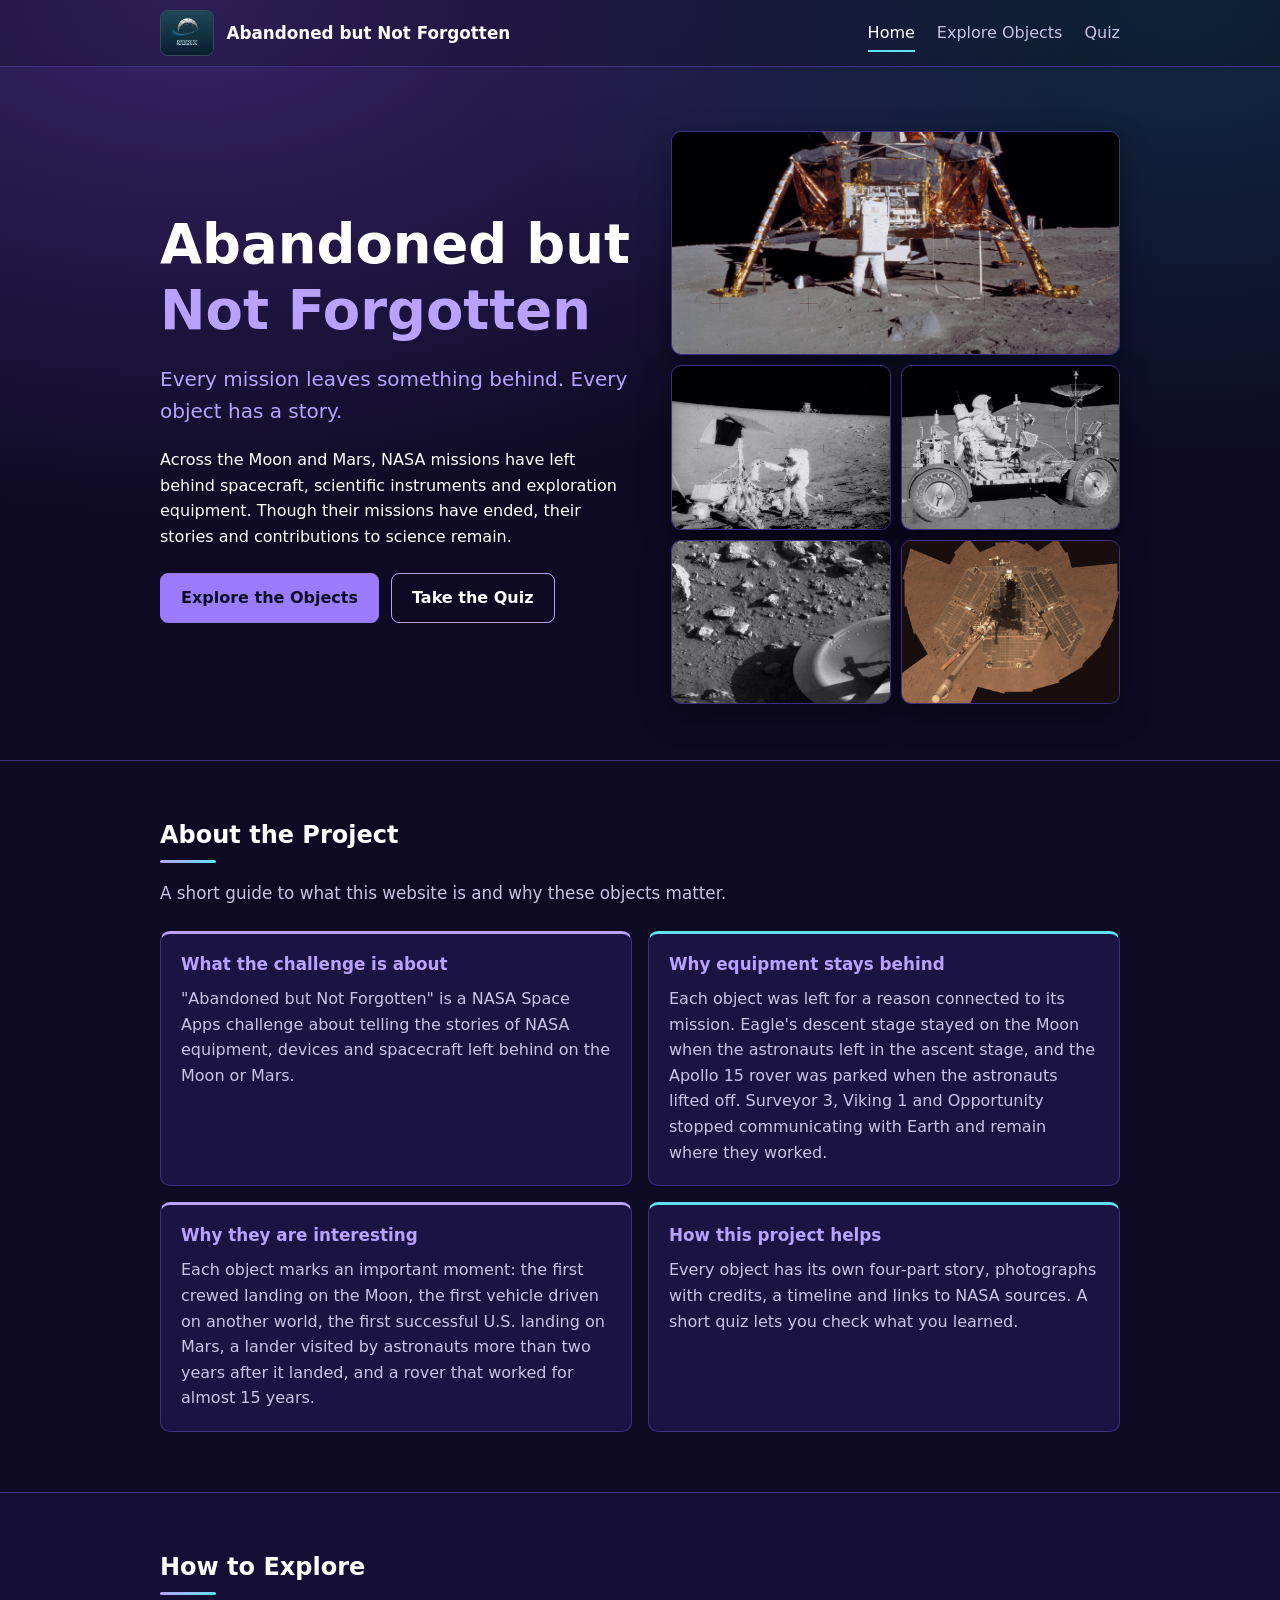
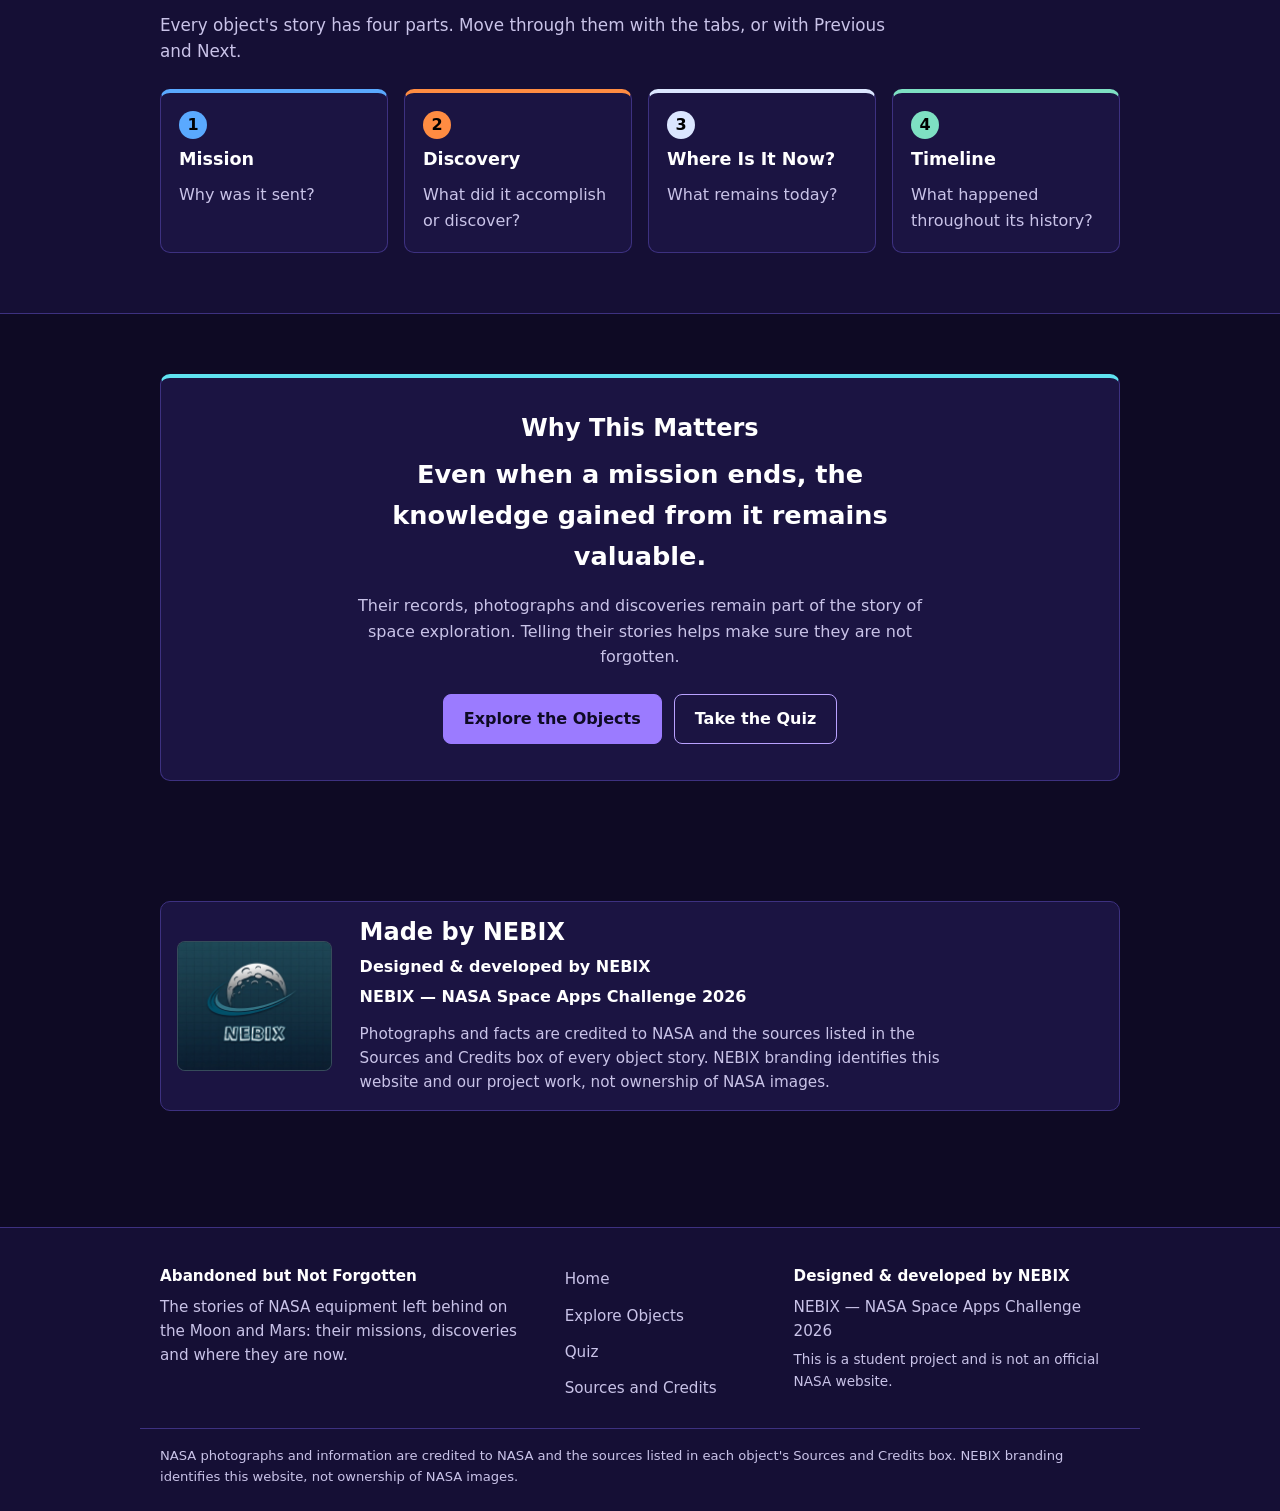
==== commit 77204ef8: "Add files via upload" ====
--- a/index.html
+++ b/index.html
@@ -25,8 +25,6 @@
             <a class="button" href="explore.html">Explore the Objects</a>
             <a class="button secondary" href="quiz.html">Take the Quiz</a>
           </div>
-          <!-- Team signature: built by script.js -->
-          <p class="signature" data-signature></p>
         </div>
         <div id="hero-collage" class="collage" role="group" aria-label="Photographs of the objects. Select one to open its story."></div>
       </div>
--- a/style.css
+++ b/style.css
@@ -119,15 +119,11 @@
   background: var(--logo-bg); border: 1px solid rgba(255, 255, 255, 0.16); border-radius: 8px;
 }
 .brand-logo { height: 46px; }
-.signature-logo { height: 36px; }
 .team-logo { height: 130px; }
-.footer-logo { height: 64px; }
 .nebix-text {  /* shown instead of the logo if the logo file is missing */
   display: inline-block; padding: 6px 10px; background: var(--panel); border: 1px solid var(--border);
   border-radius: 8px; color: var(--text); font-weight: 800; letter-spacing: 3px;
 }
-.signature { display: flex; align-items: center; gap: 12px; margin-top: 26px; color: var(--muted); font-size: 0.92rem; }
-.signature a { display: block; }
 
 .subtitle { color: var(--primary); font-size: 1.25rem; }
 .lead { max-width: 70ch; color: var(--muted); font-size: 1.05rem; }
@@ -143,9 +139,8 @@
 .collage a {
   position: relative; display: block; overflow: hidden; aspect-ratio: 4 / 3; background: var(--bg-2);
   border: 1px solid var(--border); border-radius: 10px; box-shadow: 0 12px 30px rgba(0, 0, 0, 0.4);
-  --stamp: 34px; --wm-size: 190px;
-}
-.collage a:first-child { grid-column: 1 / -1; aspect-ratio: 2 / 1; --stamp: 46px; --wm-size: 250px; }  /* the first photo is wide */
+}
+.collage a:first-child { grid-column: 1 / -1; aspect-ratio: 2 / 1; }  /* the first photo is wide */
 .collage img { display: block; width: 100%; height: 100%; object-fit: cover; opacity: 0.92; }
 
 /* Title area at the top of the Explore and Quiz pages */
@@ -210,19 +205,6 @@
   object-fit: cover; object-position: center 35%;  /* fills the box; change 35% to move the crop up or down */
 }
 
-/* ===== 5. NEBIX WATERMARK ON PHOTOGRAPHS =====
-   Photos get a faint diagonal text pattern (assets/nebix-watermark.svg) and a small NEBIX logo stamp in
-   the bottom-right corner. It sits on top of the picture only: the NASA credit under each photo stays
-   plain text, and the watermark never blocks clicks, text selection or right-click. */
-.wm::before, .wm::after { content: ""; position: absolute; z-index: 2; pointer-events: none; }
-.wm::after { inset: 0; background: url(assets/nebix-watermark.svg) center / var(--wm-size, 240px) auto repeat; }
-.wm::before {
-  right: 8px; bottom: 8px; width: var(--stamp, 44px); aspect-ratio: 620 / 520; padding: 3px;
-  background: url(assets/nebix-logo.png) content-box center / contain no-repeat, rgba(4, 14, 22, 0.62);
-  border: 1px solid rgba(255, 255, 255, 0.28); border-radius: 8px;
-}
-.wm.no-photo::before, .wm.no-photo::after { display: none; }  /* no watermark if the photo failed to load */
-
 /* ===== 6. EXPLORE CARDS ===== */
 .grid { display: flex; flex-wrap: wrap; justify-content: center; gap: 20px; }
 .card {
@@ -230,7 +212,7 @@
   border-top: 3px solid var(--world, var(--border)); box-shadow: 0 12px 30px rgba(0, 0, 0, 0.4);
 }
 .card-image { position: relative; display: block; color: var(--muted); text-decoration: none; }
-.card .image-box { aspect-ratio: 3 / 2; border: 0; border-radius: 0; --stamp: 40px; --wm-size: 210px; }  /* same photo height on every card */
+.card .image-box { aspect-ratio: 3 / 2; border: 0; border-radius: 0; }  /* same photo height on every card */
 .card-image .chip { position: absolute; top: 10px; left: 10px; }
 .card-body { display: flex; flex: 1; flex-direction: column; padding: 16px; }
 .card h3 { margin: 0 0 4px; }
@@ -247,7 +229,7 @@
 .story-bar { display: flex; flex-wrap: wrap; justify-content: space-between; gap: 12px; }
 #story-image { margin-top: 16px; }
 #story-image .image-box {  /* large photo at the top of the story */
-  width: 100%; aspect-ratio: 2 / 1; --stamp: 64px; --wm-size: 300px;
+  width: 100%; aspect-ratio: 2 / 1;
   border: 1px solid var(--world, var(--border)); box-shadow: 0 16px 44px rgba(0, 0, 0, 0.5);
 }
 #story h2 { margin-top: 24px; font-size: 2rem; }
@@ -306,9 +288,9 @@
 .callout { max-width: 65ch; margin: 18px 0; padding: 10px 14px; border-left: 3px solid var(--secondary); background: rgba(255, 255, 255, 0.05); }
 .nav-buttons { display: flex; justify-content: space-between; margin-top: 16px; }
 .more-grid { display: grid; grid-template-columns: repeat(auto-fill, minmax(280px, 400px)); gap: 16px; }
-.more-grid .image-box { aspect-ratio: 3 / 2; --stamp: 40px; --wm-size: 220px; }
+.more-grid .image-box { aspect-ratio: 3 / 2; }
 .more-grid .wide { grid-column: 1 / -1; }  /* a panorama (wide: true in data.js) uses the full width */
-.more-grid .wide .image-box { aspect-ratio: 3 / 1; --stamp: 52px; --wm-size: 280px; }
+.more-grid .wide .image-box { aspect-ratio: 3 / 1; }
 #story-more:empty { display: none; }
 #sources { margin-top: 28px; }
 .object-nav { display: grid; grid-template-columns: 1fr auto 1fr; gap: 16px; align-items: stretch; margin-top: 28px; }
@@ -347,25 +329,15 @@
 #feedback.correct::before { content: "\2713  "; }
 #feedback.wrong::before { content: "\2717  "; }
 
-/* ===== 9. FOOTER, FLOATING NEBIX MARK AND HOVER EFFECTS ===== */
+/* ===== 9. FOOTER AND HOVER EFFECTS ===== */
 .site-footer { margin-top: 56px; padding: 36px 0 24px; background: var(--bg-2); border-top: 1px solid var(--border); color: var(--muted); font-size: 0.95rem; }
 .footer-grid { display: grid; grid-template-columns: 1.5fr 0.8fr 1.3fr; gap: 28px; }
 .footer-grid strong { color: var(--text); }
 .footer-grid p { margin: 6px 0 0; }
-.footer-brand { display: flex; align-items: flex-start; gap: 16px; }
-.footer-brand a { flex: none; display: block; }
 .fine { font-size: 0.85rem; }
 .footer-links { display: flex; flex-direction: column; gap: 6px; }
 .footer-links a { padding: 3px 0; color: var(--muted); text-decoration: none; }
 .footer-note { margin-top: 24px; padding-top: 16px; border-top: 1px solid var(--border); font-size: 0.82rem; }
-
-/* A small NEBIX mark in the lower-right corner. Only on wide screens, where it sits in the empty side margin. */
-body::after {
-  content: ""; display: none; position: fixed; right: 20px; bottom: 20px; width: 56px; aspect-ratio: 620 / 520;
-  background: url(assets/nebix-logo.png) center / contain no-repeat; border-radius: 8px; opacity: 0.55;
-  pointer-events: none; z-index: 30;
-}
-@media (min-width: 1180px) { body::after { display: block; } }
 
 /* Hover effects only on devices that can hover. Touch screens get a small "pressed" effect instead. */
 @media (hover: hover) {
@@ -383,12 +355,11 @@
   .hero-grid { grid-template-columns: 1fr; gap: 32px; }
   .steps-grid { grid-template-columns: repeat(2, 1fr); }
   .footer-grid { grid-template-columns: 1fr 1fr; }
-  .footer-brand { grid-column: 1 / -1; }
 }
 @media (max-width: 700px) {
   .card { flex-basis: 100%; }
   .hero { padding: 40px 0 36px; }
-  #story-image .image-box { aspect-ratio: 4 / 3; --stamp: 48px; --wm-size: 240px; }
+  #story-image .image-box { aspect-ratio: 4 / 3; }
   .brand-logo { height: 40px; }
   .team-logo { height: 100px; }
   .team-panel { flex-direction: column; align-items: flex-start; }
